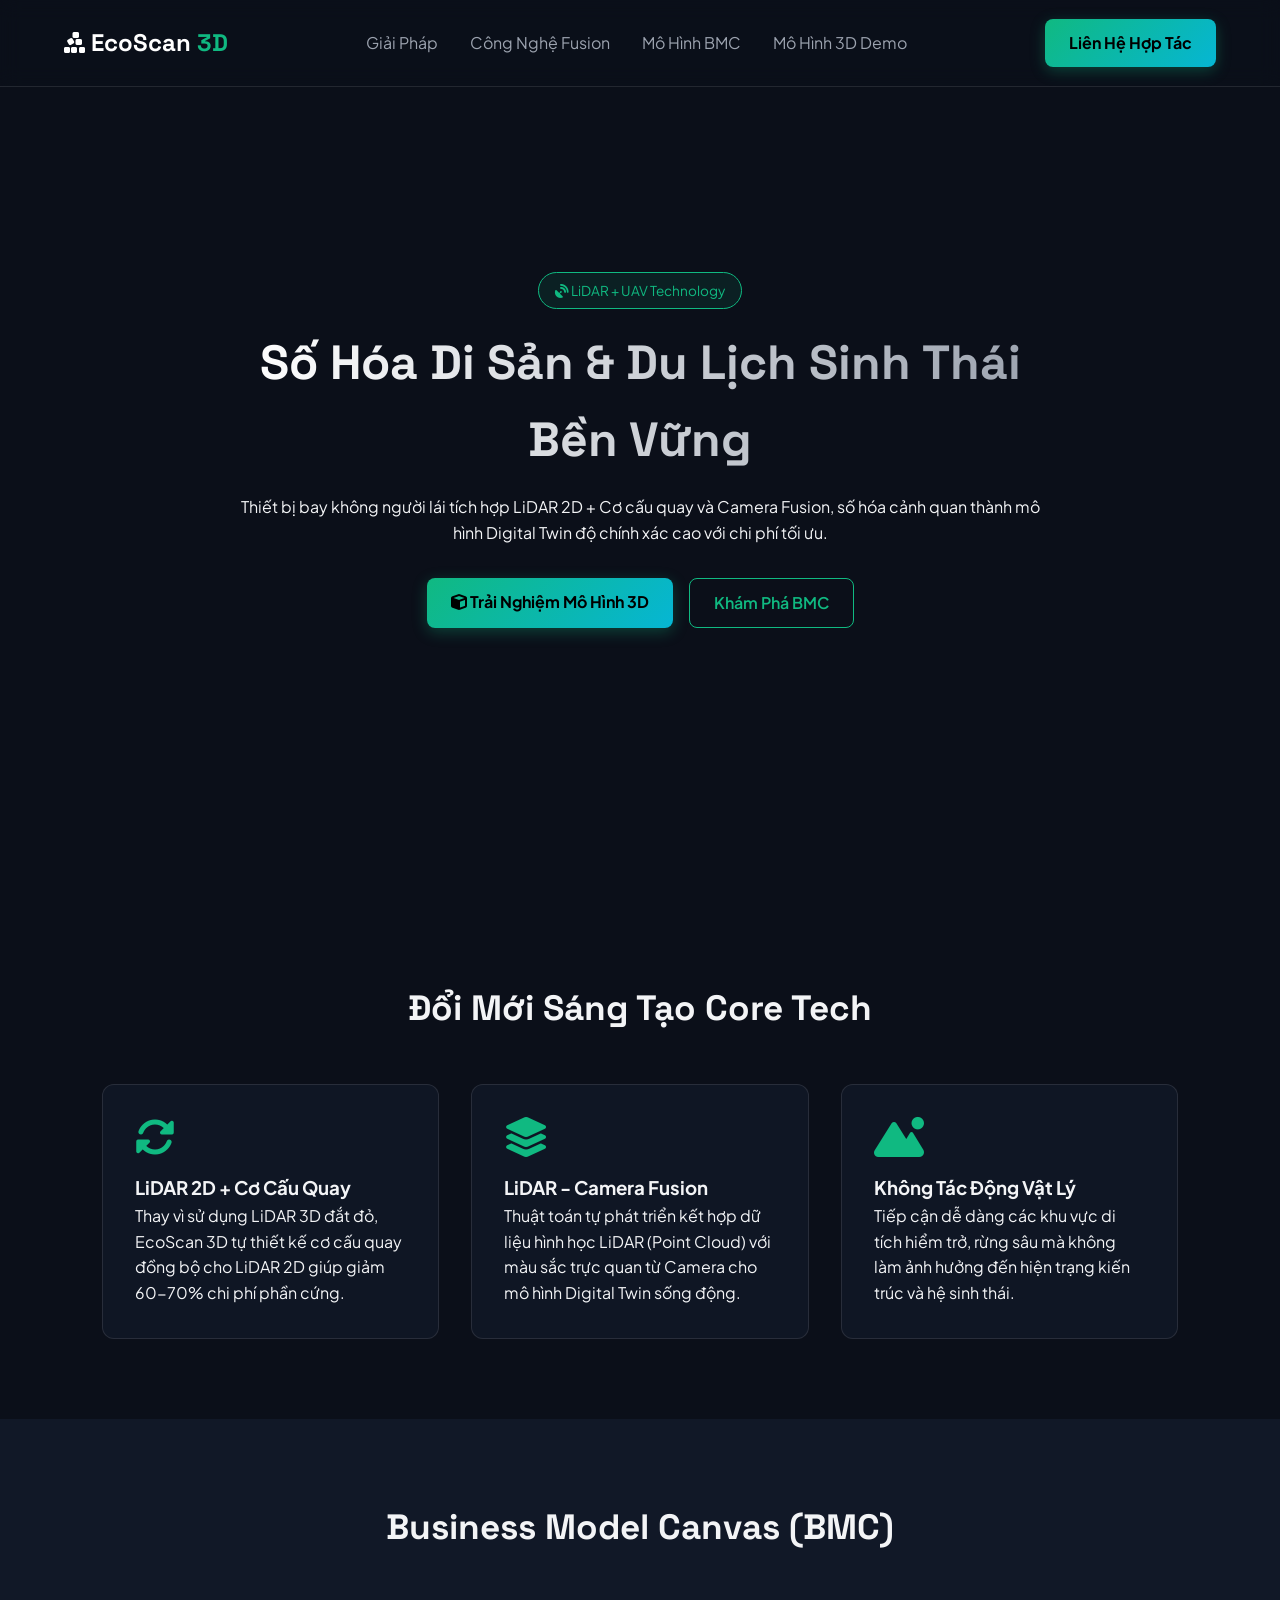
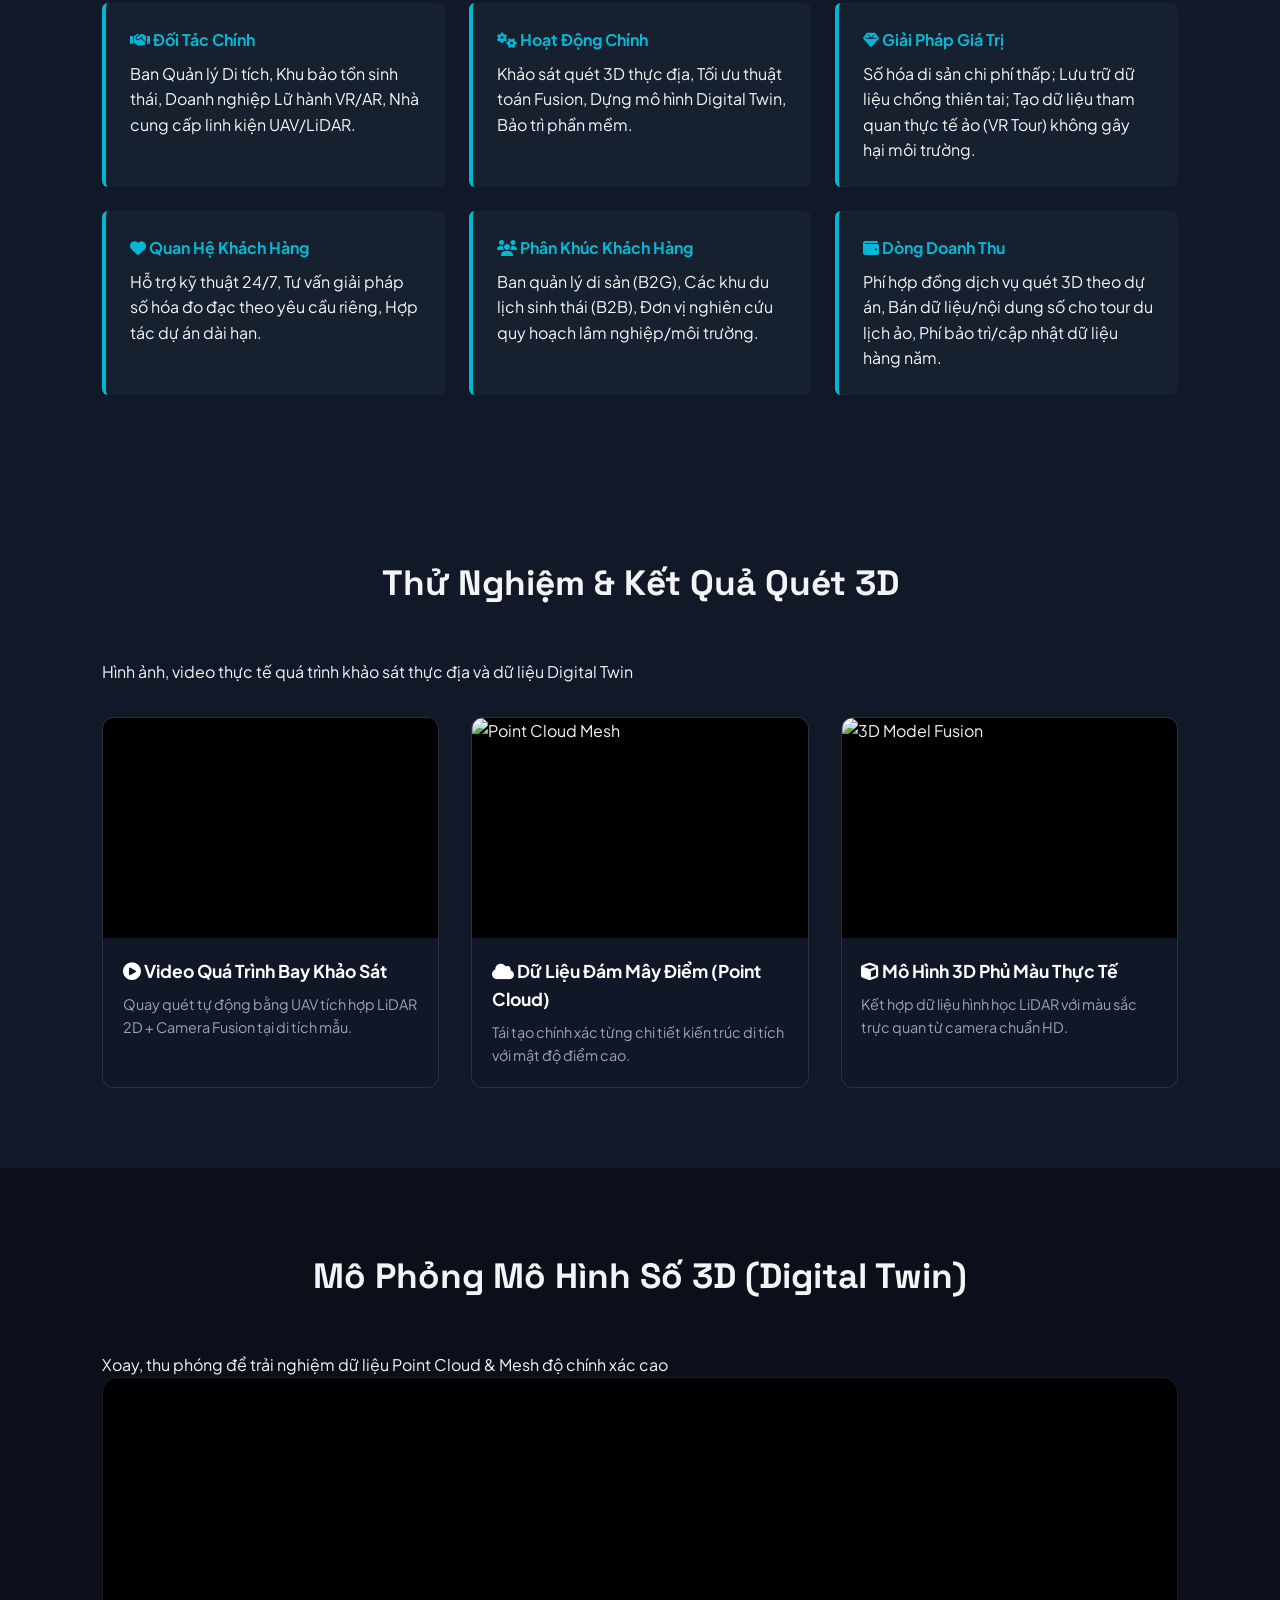
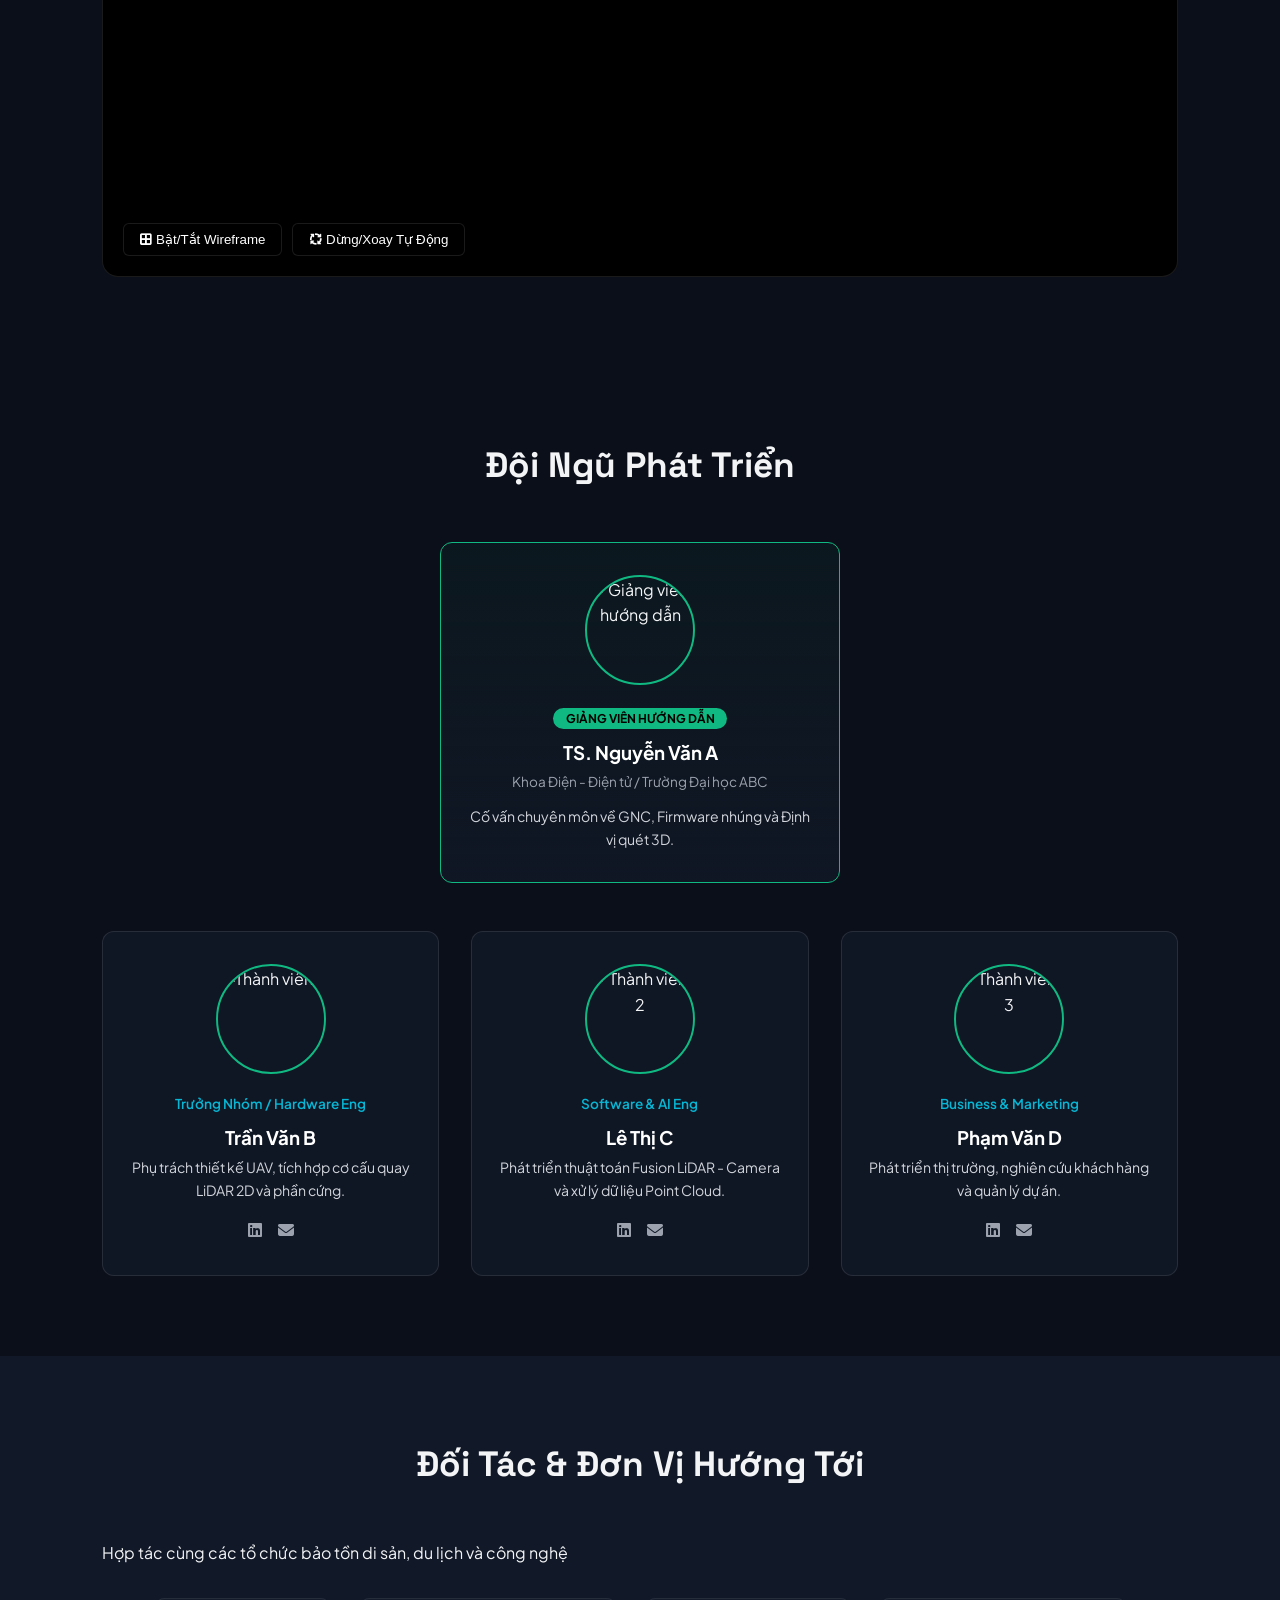
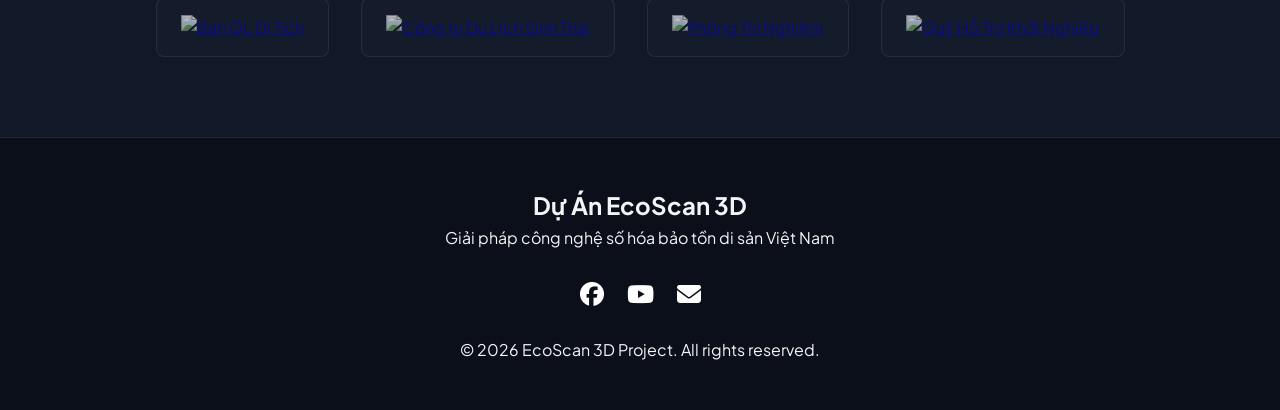
==== index.html @ b2388748 "Create Template Website" ====
<!DOCTYPE html>
<html lang="vi">
<head>
  <meta charset="UTF-8">
  <meta name="viewport" content="width=device-width, initial-scale=1.0">
  <title>EcoScan 3D | Số Hóa Di Sản & Du Lịch Sinh Thái Bền Vững</title>
  
  <!-- Font chữ Google & Icons -->
  <link rel="preconnect" href="https://fonts.googleapis.com">
  <link rel="preconnect" href="https://fonts.gstatic.com" crossorigin>
  <link href="https://fonts.googleapis.com/css2?family=Plus+Jakarta+Sans:wght@400;500;600;700;800&family=Space+Grotesk:wght@500;700&display=swap" rel="stylesheet">
  <link rel="stylesheet" href="https://cdnjs.cloudflare.com/ajax/libs/font-awesome/6.4.0/css/all.min.css">
  
  <!-- CSS riêng -->
  <link rel="stylesheet" href="style.css">

  <!-- Thư viện Three.js tạo hiệu ứng 3D Point Cloud -->
  <script src="https://cdnjs.cloudflare.com/ajax/libs/three.js/r128/three.min.js"></script>
</head>
<body>

  <!-- Thanh Navigation -->
  <nav class="navbar">
    <div class="logo">
      <i class="fa-solid fa-cubes-stacked"></i> EcoScan <span>3D</span>
    </div>
    <ul class="nav-links">
      <li><a href="#about">Giải Pháp</a></li>
      <li><a href="#tech">Công Nghệ Fusion</a></li>
      <li><a href="#bmc">Mô Hình BMC</a></li>
      <li><a href="#viewer">Mô Hình 3D Demo</a></li>
    </ul>
    <a href="#contact" class="btn-primary">Liên Hệ Hợp Tác</a>
  </nav>

  <!-- Hero Section với hiệu ứng 3D Canvas phía sau -->
  <section class="hero">
    <div id="hero-canvas-container"></div>
    <div class="hero-content">
      <div class="badge"><i class="fa-solid fa-satellite-dish"></i> LiDAR + UAV Technology</div>
      <h1>Số Hóa Di Sản & Du Lịch Sinh Thái Bền Vững</h1>
      <p>Thiết bị bay không người lái tích hợp LiDAR 2D + Cơ cấu quay và Camera Fusion, số hóa cảnh quan thành mô hình Digital Twin độ chính xác cao với chi phí tối ưu.</p>
      <div class="hero-actions">
        <a href="#viewer" class="btn-primary"><i class="fa-solid fa-cube"></i> Trải Nghiệm Mô Hình 3D</a>
        <a href="#bmc" class="btn-secondary">Khám Phá BMC</a>
      </div>
    </div>
  </section>

  <!-- Section: Công nghệ & Điểm sáng tạo -->
  <section id="tech" class="section">
    <h2 class="section-title">Đổi Mới Sáng Tạo Core Tech</h2>
    <div class="cards-grid">
      <div class="card">
        <i class="fa-solid fa-rotate icon"></i>
        <h3>LiDAR 2D + Cơ Cấu Quay</h3>
        <p>Thay vì sử dụng LiDAR 3D đắt đỏ, EcoScan 3D tự thiết kế cơ cấu quay đồng bộ cho LiDAR 2D giúp giảm 60-70% chi phí phần cứng.</p>
      </div>
      <div class="card">
        <i class="fa-solid fa-layer-group icon"></i>
        <h3>LiDAR - Camera Fusion</h3>
        <p>Thuật toán tự phát triển kết hợp dữ liệu hình học LiDAR (Point Cloud) với màu sắc trực quan từ Camera cho mô hình Digital Twin sống động.</p>
      </div>
      <div class="card">
        <i class="fa-solid fa-mountain-sun icon"></i>
        <h3>Không Tác Động Vật Lý</h3>
        <p>Tiếp cận dễ dàng các khu vực di tích hiểm trở, rừng sâu mà không làm ảnh hưởng đến hiện trạng kiến trúc và hệ sinh thái.</p>
      </div>
    </div>
  </section>

  <!-- Section: Business Model Canvas -->
  <section id="bmc" class="section bg-alt">
    <h2 class="section-title">Business Model Canvas (BMC)</h2>
    <div class="bmc-grid">
      <div class="bmc-box">
        <h4><i class="fa-solid fa-handshake"></i> Đối Tác Chính</h4>
        <p>Ban Quản lý Di tích, Khu bảo tồn sinh thái, Doanh nghiệp Lữ hành VR/AR, Nhà cung cấp linh kiện UAV/LiDAR.</p>
      </div>
      <div class="bmc-box">
        <h4><i class="fa-solid fa-gears"></i> Hoạt Động Chính</h4>
        <p>Khảo sát quét 3D thực địa, Tối ưu thuật toán Fusion, Dựng mô hình Digital Twin, Bảo trì phần mềm.</p>
      </div>
      <div class="bmc-box">
        <h4><i class="fa-solid fa-gem"></i> Giải Pháp Giá Trị</h4>
        <p>Số hóa di sản chi phí thấp; Lưu trữ dữ liệu chống thiên tai; Tạo dữ liệu tham quan thực tế ảo (VR Tour) không gây hại môi trường.</p>
      </div>
      <div class="bmc-box">
        <h4><i class="fa-solid fa-heart"></i> Quan Hệ Khách Hàng</h4>
        <p>Hỗ trợ kỹ thuật 24/7, Tư vấn giải pháp số hóa đo đạc theo yêu cầu riêng, Hợp tác dự án dài hạn.</p>
      </div>
      <div class="bmc-box">
        <h4><i class="fa-solid fa-users"></i> Phân Khúc Khách Hàng</h4>
        <p>Ban quản lý di sản (B2G), Các khu du lịch sinh thái (B2B), Đơn vị nghiên cứu quy hoạch lâm nghiệp/môi trường.</p>
      </div>
      <div class="bmc-box">
        <h4><i class="fa-solid fa-wallet"></i> Dòng Doanh Thu</h4>
        <p>Phí hợp đồng dịch vụ quét 3D theo dự án, Bán dữ liệu/nội dung số cho tour du lịch ảo, Phí bảo trì/cập nhật dữ liệu hàng năm.</p>
      </div>
    </div>
  </section>

  <section id="results" class="section bg-alt">
  <h2 class="section-title">Thử Nghiệm & Kết Quả Quét 3D</h2>
  <p class="section-desc">Hình ảnh, video thực tế quá trình khảo sát thực địa và dữ liệu Digital Twin</p>

  <div class="results-grid">
    <div class="result-card video-card">
      <div class="media-container">
        <iframe src="https://www.youtube.com/embed/dQw4w9WgXcQ" title="EcoScan 3D Demo Flight" frameborder="0" allowfullscreen></iframe>
      </div>
      <div class="result-info">
        <h3><i class="fa-solid fa-play-circle"></i> Video Quá Trình Bay Khảo Sát</h3>
        <p>Quay quét tự động bằng UAV tích hợp LiDAR 2D + Camera Fusion tại di tích mẫu.</p>
      </div>
    </div>

    <div class="result-card">
      <div class="media-container">
        <img src="https://via.placeholder.com/600x400/111827/10b981?text=Point+Cloud+Scan+Result" alt="Point Cloud Mesh">
      </div>
      <div class="result-info">
        <h3><i class="fa-solid fa-cloud"></i> Dữ Liệu Đám Mây Điểm (Point Cloud)</h3>
        <p>Tái tạo chính xác từng chi tiết kiến trúc di tích với mật độ điểm cao.</p>
      </div>
    </div>

    <div class="result-card">
      <div class="media-container">
        <img src="https://via.placeholder.com/600x400/111827/06b6d4?text=3D+Model+Texture+Fusion" alt="3D Model Fusion">
      </div>
      <div class="result-info">
        <h3><i class="fa-solid fa-cube"></i> Mô Hình 3D Phủ Màu Thực Tế</h3>
        <p>Kết hợp dữ liệu hình học LiDAR với màu sắc trực quan từ camera chuẩn HD.</p>
      </div>
    </div>
  </div>
</section>


  <!-- Section: 3D Model Interactive Viewer Demo -->
  <section id="viewer" class="section">
    <h2 class="section-title">Mô Phỏng Mô Hình Số 3D (Digital Twin)</h2>
    <p class="section-desc">Xoay, thu phóng để trải nghiệm dữ liệu Point Cloud & Mesh độ chính xác cao</p>
    
    <div class="viewer-wrapper">
      <div id="demo-3d-canvas"></div>
      <div class="viewer-controls">
        <button id="btn-toggle-wireframe" class="btn-sm"><i class="fa-solid fa-border-all"></i> Bật/Tắt Wireframe</button>
        <button id="btn-rotate" class="btn-sm"><i class="fa-solid fa-arrows-spin"></i> Dừng/Xoay Tự Động</button>
      </div>
    </div>
  </section>


  <section id="team" class="section">
  <h2 class="section-title">Đội Ngũ Phát Triển</h2>
  
  <div class="advisor-container">
    <div class="team-card advisor-card">
      <div class="avatar-wrapper">
        <img src="https://via.placeholder.com/150/10b981/ffffff?text=GVHD" alt="Giảng viên hướng dẫn">
      </div>
      <span class="role-badge">Giảng Viên Hướng Dẫn</span>
      <h3>TS. Nguyễn Văn A</h3>
      <p class="school">Khoa Điện - Điện tử / Trường Đại học ABC</p>
      <p class="bio">Cố vấn chuyên môn về GNC, Firmware nhúng và Định vị quét 3D.</p>
    </div>
  </div>

  <div class="team-grid">
    <div class="team-card">
      <div class="avatar-wrapper">
        <img src="https://via.placeholder.com/150/06b6d4/ffffff?text=Member+1" alt="Thành viên 1">
      </div>
      <span class="member-role">Trưởng Nhóm / Hardware Eng</span>
      <h3>Trần Văn B</h3>
      <p>Phụ trách thiết kế UAV, tích hợp cơ cấu quay LiDAR 2D và phần cứng.</p>
      <div class="member-socials">
        <a href="https://linkedin.com" target="_blank"><i class="fa-brands fa-linkedin"></i></a>
        <a href="mailto:email@example.com"><i class="fa-solid fa-envelope"></i></a>
      </div>
    </div>

    <div class="team-card">
      <div class="avatar-wrapper">
        <img src="https://via.placeholder.com/150/06b6d4/ffffff?text=Member+2" alt="Thành viên 2">
      </div>
      <span class="member-role">Software & AI Eng</span>
      <h3>Lê Thị C</h3>
      <p>Phát triển thuật toán Fusion LiDAR - Camera và xử lý dữ liệu Point Cloud.</p>
      <div class="member-socials">
        <a href="https://linkedin.com" target="_blank"><i class="fa-brands fa-linkedin"></i></a>
        <a href="mailto:email@example.com"><i class="fa-solid fa-envelope"></i></a>
      </div>
    </div>

    <div class="team-card">
      <div class="avatar-wrapper">
        <img src="https://via.placeholder.com/150/06b6d4/ffffff?text=Member+3" alt="Thành viên 3">
      </div>
      <span class="member-role">Business & Marketing</span>
      <h3>Phạm Văn D</h3>
      <p>Phát triển thị trường, nghiên cứu khách hàng và quản lý dự án.</p>
      <div class="member-socials">
        <a href="https://linkedin.com" target="_blank"><i class="fa-brands fa-linkedin"></i></a>
        <a href="mailto:email@example.com"><i class="fa-solid fa-envelope"></i></a>
      </div>
    </div>
  </div>
</section>

<section id="partners" class="section bg-alt">
  <h2 class="section-title">Đối Tác & Đơn Vị Hướng Tới</h2>
  <p class="section-desc">Hợp tác cùng các tổ chức bảo tồn di sản, du lịch và công nghệ</p>

  <div class="partners-grid">
    <a href="https://example.com" target="_blank" class="partner-item" title="Truy cập website đối tác">
      <img src="https://via.placeholder.com/180x60/1f2937/10b981?text=Ban+QL+Di+Tich" alt="Ban QL Di Tích">
    </a>

    <a href="https://example.com" target="_blank" class="partner-item" title="Truy cập website đối tác">
      <img src="https://via.placeholder.com/180x60/1f2937/06b6d4?text=EcoTour+Company" alt="Công ty Du Lịch Sinh Thái">
    </a>

    <a href="https://example.com" target="_blank" class="partner-item" title="Truy cập website đối tác">
      <img src="https://via.placeholder.com/180x60/1f2937/ffffff?text=Univ+Lab+GNC" alt="Phòng Thí Nghiệm">
    </a>

    <a href="https://example.com" target="_blank" class="partner-item" title="Truy cập website đối tác">
      <img src="https://via.placeholder.com/180x60/1f2937/10b981?text=Startup+Fund" alt="Quỹ Hỗ Trợ Khởi Nghiệp">
    </a>
  </div>
</section>
  
  <!-- Footer / Contact -->
  <footer id="contact">
    <div class="footer-content">
      <h2>Dự Án EcoScan 3D</h2>
      <p>Giải pháp công nghệ số hóa bảo tồn di sản Việt Nam</p>
      <div class="socials">
        <a href="#"><i class="fa-brands fa-facebook"></i></a>
        <a href="#"><i class="fa-brands fa-youtube"></i></a>
        <a href="#"><i class="fa-solid fa-envelope"></i></a>
      </div>
    </div>
    <div class="copyright">&copy; 2026 EcoScan 3D Project. All rights reserved.</div>
  </footer>

  <script src="script.js"></script>
</body>
</html>
---- style.css ----
/* Reset & Base Styles */
* {
  margin: 0;
  padding: 0;
  box-sizing: border-box;
}

body {
  font-family: 'Plus Jakarta Sans', sans-serif;
  background-color: #0b0f19;
  color: #f3f4f6;
  line-height: 1.6;
  overflow-x: hidden;
}

/* Color Variables */
:root {
  --primary: #10b981;
  --primary-glow: rgba(16, 185, 129, 0.3);
  --secondary: #06b6d4;
  --bg-card: rgba(17, 24, 39, 0.8);
  --border-color: rgba(255, 255, 255, 0.1);
}

/* Navbar */
.navbar {
  display: flex;
  justify-content: space-between;
  align-items: center;
  padding: 1.2rem 5%;
  position: fixed;
  top: 0;
  width: 100%;
  z-index: 1000;
  background: rgba(11, 15, 25, 0.8);
  backdrop-filter: blur(10px);
  border-bottom: 1px solid var(--border-color);
}

.logo {
  font-family: 'Space Grotesk', sans-serif;
  font-size: 1.5rem;
  font-weight: 700;
  color: #fff;
}

.logo span { color: var(--primary); }

.nav-links {
  display: flex;
  list-style: none;
  gap: 2rem;
}

.nav-links a {
  color: #9ca3af;
  text-decoration: none;
  transition: color 0.3s;
}

.nav-links a:hover { color: var(--primary); }

/* Buttons */
.btn-primary {
  background: linear-gradient(135deg, var(--primary), var(--secondary));
  color: #000;
  padding: 0.7rem 1.5rem;
  border-radius: 8px;
  text-decoration: none;
  font-weight: 700;
  border: none;
  cursor: pointer;
  box-shadow: 0 4px 15px var(--primary-glow);
  transition: transform 0.2s;
}

.btn-primary:hover { transform: translateY(-2px); }

.btn-secondary {
  border: 1px solid var(--primary);
  color: var(--primary);
  padding: 0.7rem 1.5rem;
  border-radius: 8px;
  text-decoration: none;
  font-weight: 600;
}

/* Hero Section */
.hero {
  position: relative;
  height: 100vh;
  display: flex;
  align-items: center;
  justify-content: center;
  text-align: center;
  padding: 0 1rem;
}

#hero-canvas-container {
  position: absolute;
  top: 0;
  left: 0;
  width: 100%;
  height: 100%;
  z-index: 1;
}

.hero-content {
  position: relative;
  z-index: 2;
  max-width: 800px;
}

.badge {
  display: inline-block;
  padding: 0.4rem 1rem;
  background: rgba(16, 185, 129, 0.1);
  border: 1px solid var(--primary);
  color: var(--primary);
  border-radius: 20px;
  font-size: 0.85rem;
  margin-bottom: 1rem;
}

.hero h1 {
  font-family: 'Space Grotesk', sans-serif;
  font-size: 3rem;
  margin-bottom: 1rem;
  background: linear-gradient(to right, #fff, #9ca3af);
  -webkit-background-clip: text;
  -webkit-text-fill-color: transparent;
}

.hero-actions {
  margin-top: 2rem;
  display: flex;
  gap: 1rem;
  justify-content: center;
}

/* Sections */
.section {
  padding: 5rem 8%;
}

.bg-alt { background-color: #111827; }

.section-title {
  text-align: center;
  font-size: 2.2rem;
  margin-bottom: 3rem;
  font-family: 'Space Grotesk', sans-serif;
}

/* Cards Grid */
.cards-grid {
  display: grid;
  grid-template-columns: repeat(auto-fit, minmax(280px, 1fr));
  gap: 2rem;
}

.card {
  background: var(--bg-card);
  padding: 2rem;
  border-radius: 12px;
  border: 1px solid var(--border-color);
  transition: border-color 0.3s;
}

.card:hover { border-color: var(--primary); }

.card .icon {
  font-size: 2.5rem;
  color: var(--primary);
  margin-bottom: 1rem;
}

/* BMC Grid */
.bmc-grid {
  display: grid;
  grid-template-columns: repeat(auto-fit, minmax(300px, 1fr));
  gap: 1.5rem;
}

.bmc-box {
  background: rgba(31, 41, 55, 0.5);
  padding: 1.5rem;
  border-left: 4px solid var(--secondary);
  border-radius: 6px;
}

.bmc-box h4 {
  color: var(--secondary);
  margin-bottom: 0.5rem;
}

/* 3D Demo Viewer */
.viewer-wrapper {
  position: relative;
  width: 100%;
  height: 500px;
  background: #000;
  border-radius: 16px;
  overflow: hidden;
  border: 1px solid var(--border-color);
}

#demo-3d-canvas {
  width: 100%;
  height: 100%;
}

.viewer-controls {
  position: absolute;
  bottom: 20px;
  left: 20px;
  display: flex;
  gap: 10px;
}

.btn-sm {
  background: rgba(0,0,0,0.7);
  color: #fff;
  border: 1px solid var(--border-color);
  padding: 8px 16px;
  border-radius: 6px;
  cursor: pointer;
}

/* Footer */
footer {
  text-align: center;
  padding: 3rem 1rem;
  border-top: 1px solid var(--border-color);
}

.socials {
  margin: 1.5rem 0;
}

.socials a {
  color: #fff;
  font-size: 1.5rem;
  margin: 0 10px;
}

/* ==========================================
   RESULTS & MEDIA SECTION
   ========================================== */
.results-grid {
  display: grid;
  grid-template-columns: repeat(auto-fit, minmax(320px, 1fr));
  gap: 2rem;
  margin-top: 2rem;
}

.result-card {
  background: var(--bg-card);
  border-radius: 12px;
  overflow: hidden;
  border: 1px solid var(--border-color);
  transition: transform 0.3s;
}

.result-card:hover { transform: translateY(-5px); border-color: var(--primary); }

.media-container {
  width: 100%;
  height: 220px;
  background: #000;
}

.media-container img {
  width: 100%;
  height: 100%;
  object-fit: cover;
}

.media-container iframe {
  width: 100%;
  height: 100%;
}

.result-info { padding: 1.2rem; }
.result-info h3 { font-size: 1.1rem; color: #fff; margin-bottom: 0.5rem; }
.result-info p { font-size: 0.9rem; color: #9ca3af; }

/* ==========================================
   TEAM & ADVISOR SECTION
   ========================================== */
.advisor-container {
  display: flex;
  justify-content: center;
  margin-bottom: 3rem;
}

.team-grid {
  display: grid;
  grid-template-columns: repeat(auto-fit, minmax(250px, 1fr));
  gap: 2rem;
}

.team-card {
  background: var(--bg-card);
  border: 1px solid var(--border-color);
  border-radius: 12px;
  padding: 2rem 1.5rem;
  text-align: center;
  position: relative;
}

.advisor-card {
  border-color: var(--primary);
  max-width: 400px;
  background: linear-gradient(180deg, rgba(16, 185, 129, 0.05), var(--bg-card));
}

.avatar-wrapper {
  width: 110px;
  height: 110px;
  margin: 0 auto 1.2rem;
  border-radius: 50%;
  overflow: hidden;
  border: 2px solid var(--primary);
}

.avatar-wrapper img {
  width: 100%;
  height: 100%;
  object-fit: cover;
}

.role-badge {
  background: var(--primary);
  color: #000;
  font-weight: 700;
  font-size: 0.75rem;
  padding: 0.2rem 0.8rem;
  border-radius: 12px;
  text-transform: uppercase;
}

.member-role {
  color: var(--secondary);
  font-size: 0.85rem;
  font-weight: 600;
  display: block;
  margin-bottom: 0.5rem;
}

.team-card h3 { color: #fff; margin: 0.5rem 0 0.2rem; }
.team-card .school { font-size: 0.85rem; color: #9ca3af; margin-bottom: 0.8rem; }
.team-card p { font-size: 0.88rem; color: #d1d5db; }

.member-socials {
  margin-top: 1rem;
  display: flex;
  justify-content: center;
  gap: 1rem;
}

.member-socials a { color: #9ca3af; transition: color 0.2s; }
.member-socials a:hover { color: var(--primary); }

/* ==========================================
   PARTNERS SECTION
   ========================================== */
.partners-grid {
  display: flex;
  flex-wrap: wrap;
  justify-content: center;
  align-items: center;
  gap: 2rem;
  margin-top: 2rem;
}

.partner-item {
  display: block;
  padding: 1rem 1.5rem;
  background: rgba(31, 41, 55, 0.4);
  border: 1px solid var(--border-color);
  border-radius: 8px;
  opacity: 0.7;
  transition: all 0.3s ease;
}

.partner-item:hover {
  opacity: 1;
  border-color: var(--primary);
  transform: scale(1.05);
  box-shadow: 0 4px 20px rgba(16, 185, 129, 0.15);
}

.partner-item img {
  max-height: 45px;
  width: auto;
  filter: grayscale(30%);
  transition: filter 0.3s;
}

.partner-item:hover img {
  filter: grayscale(0%);
}
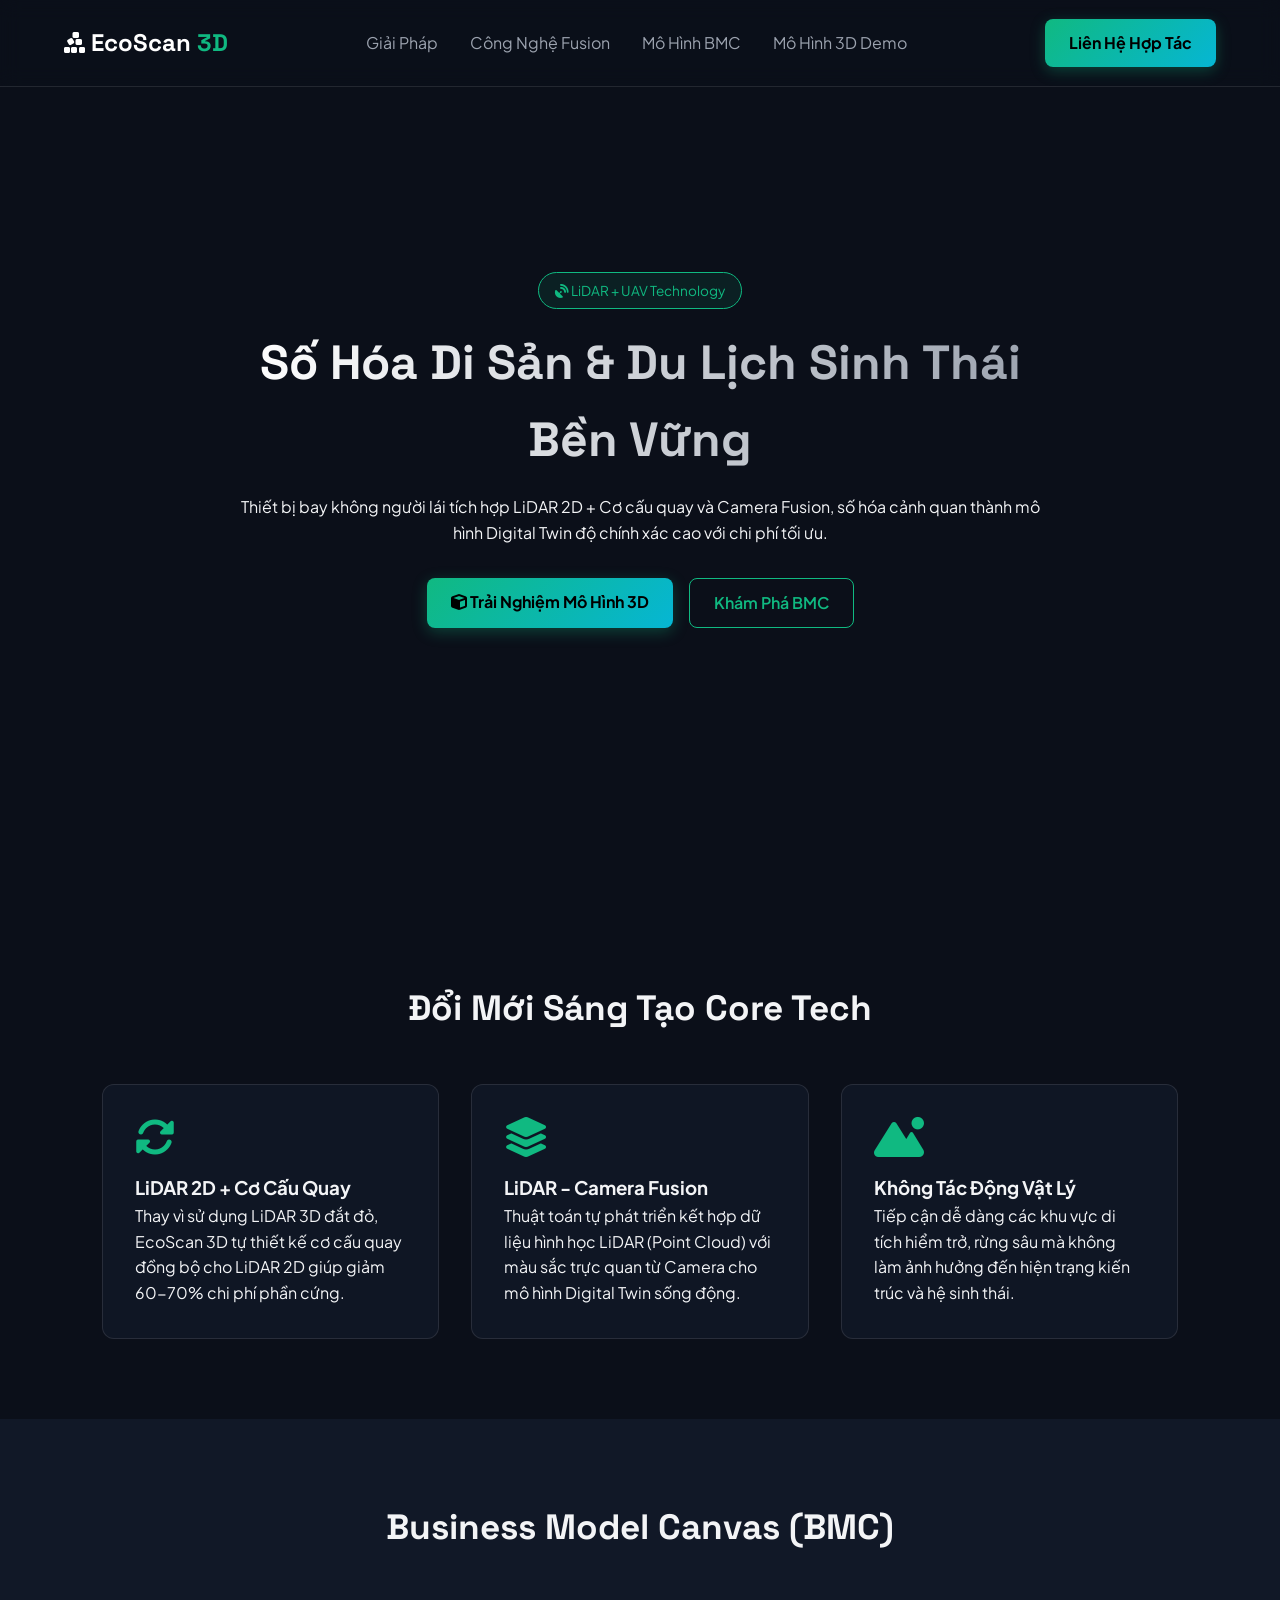
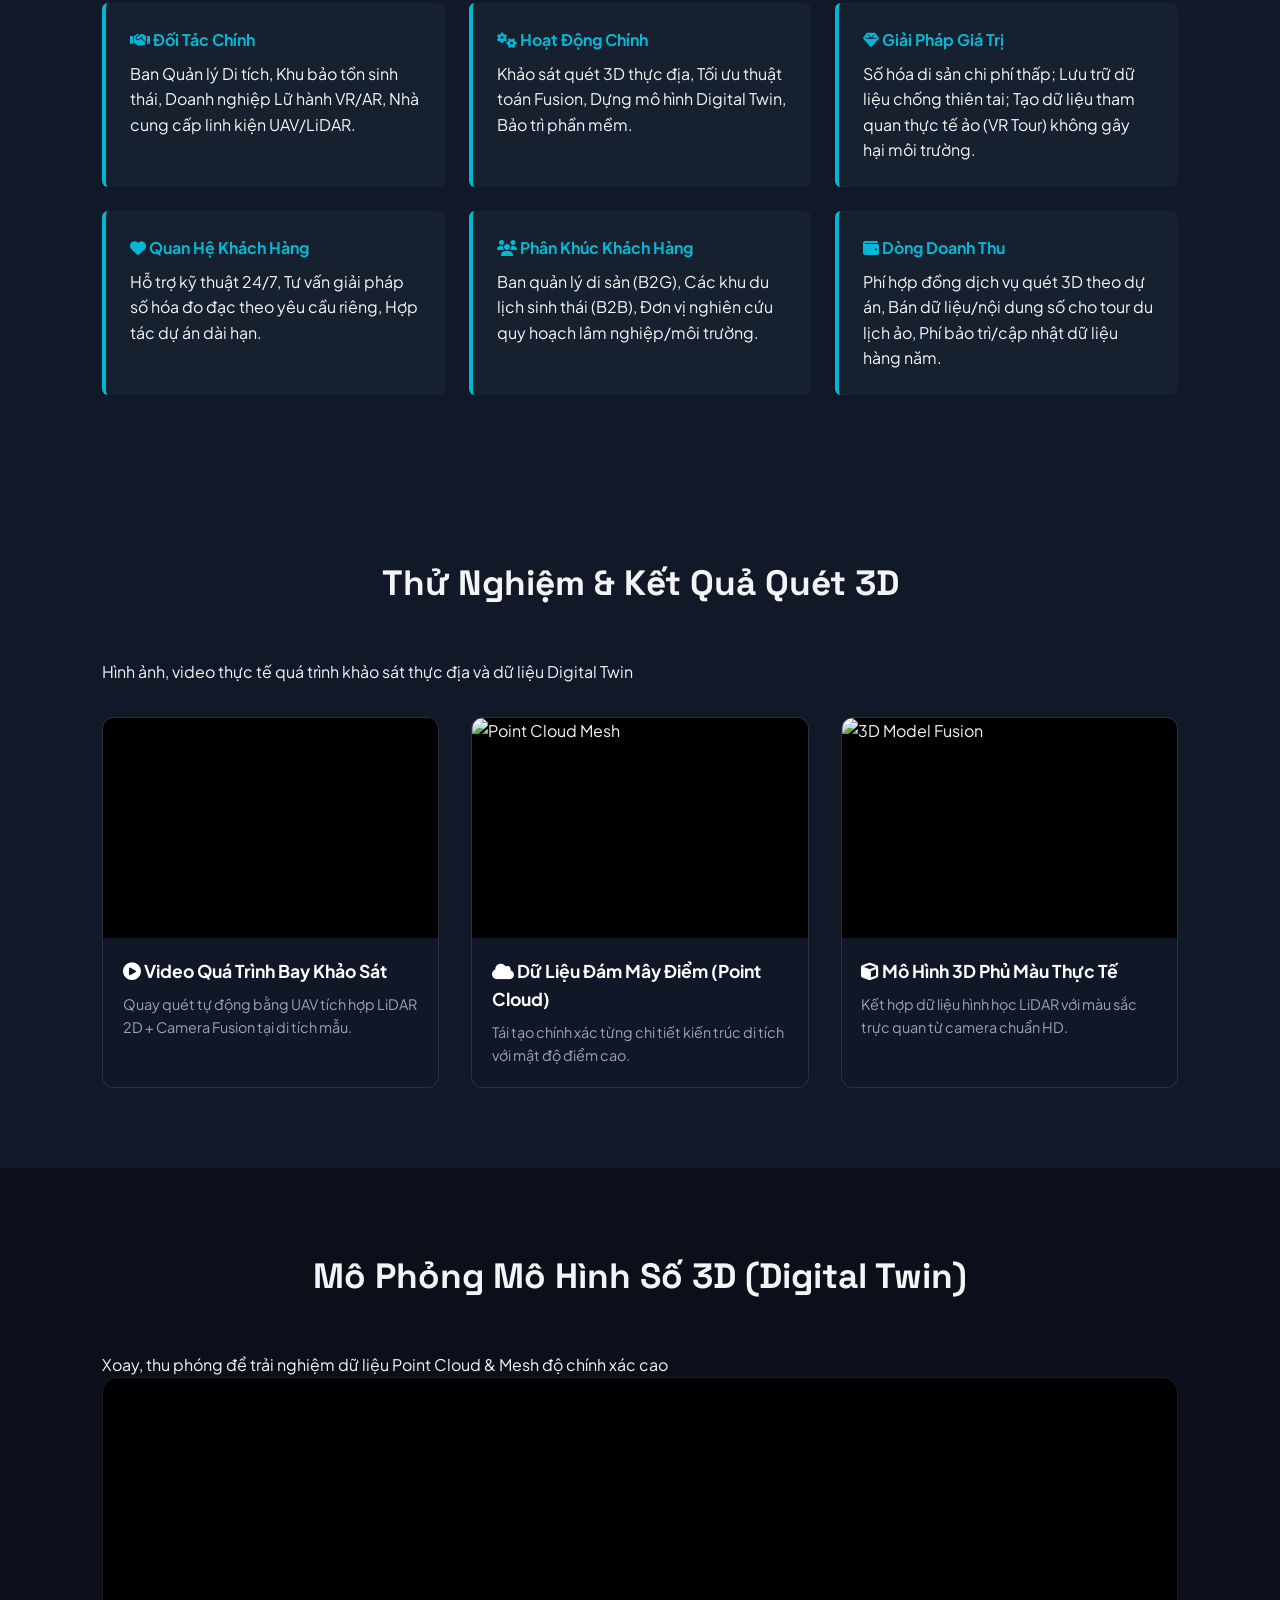
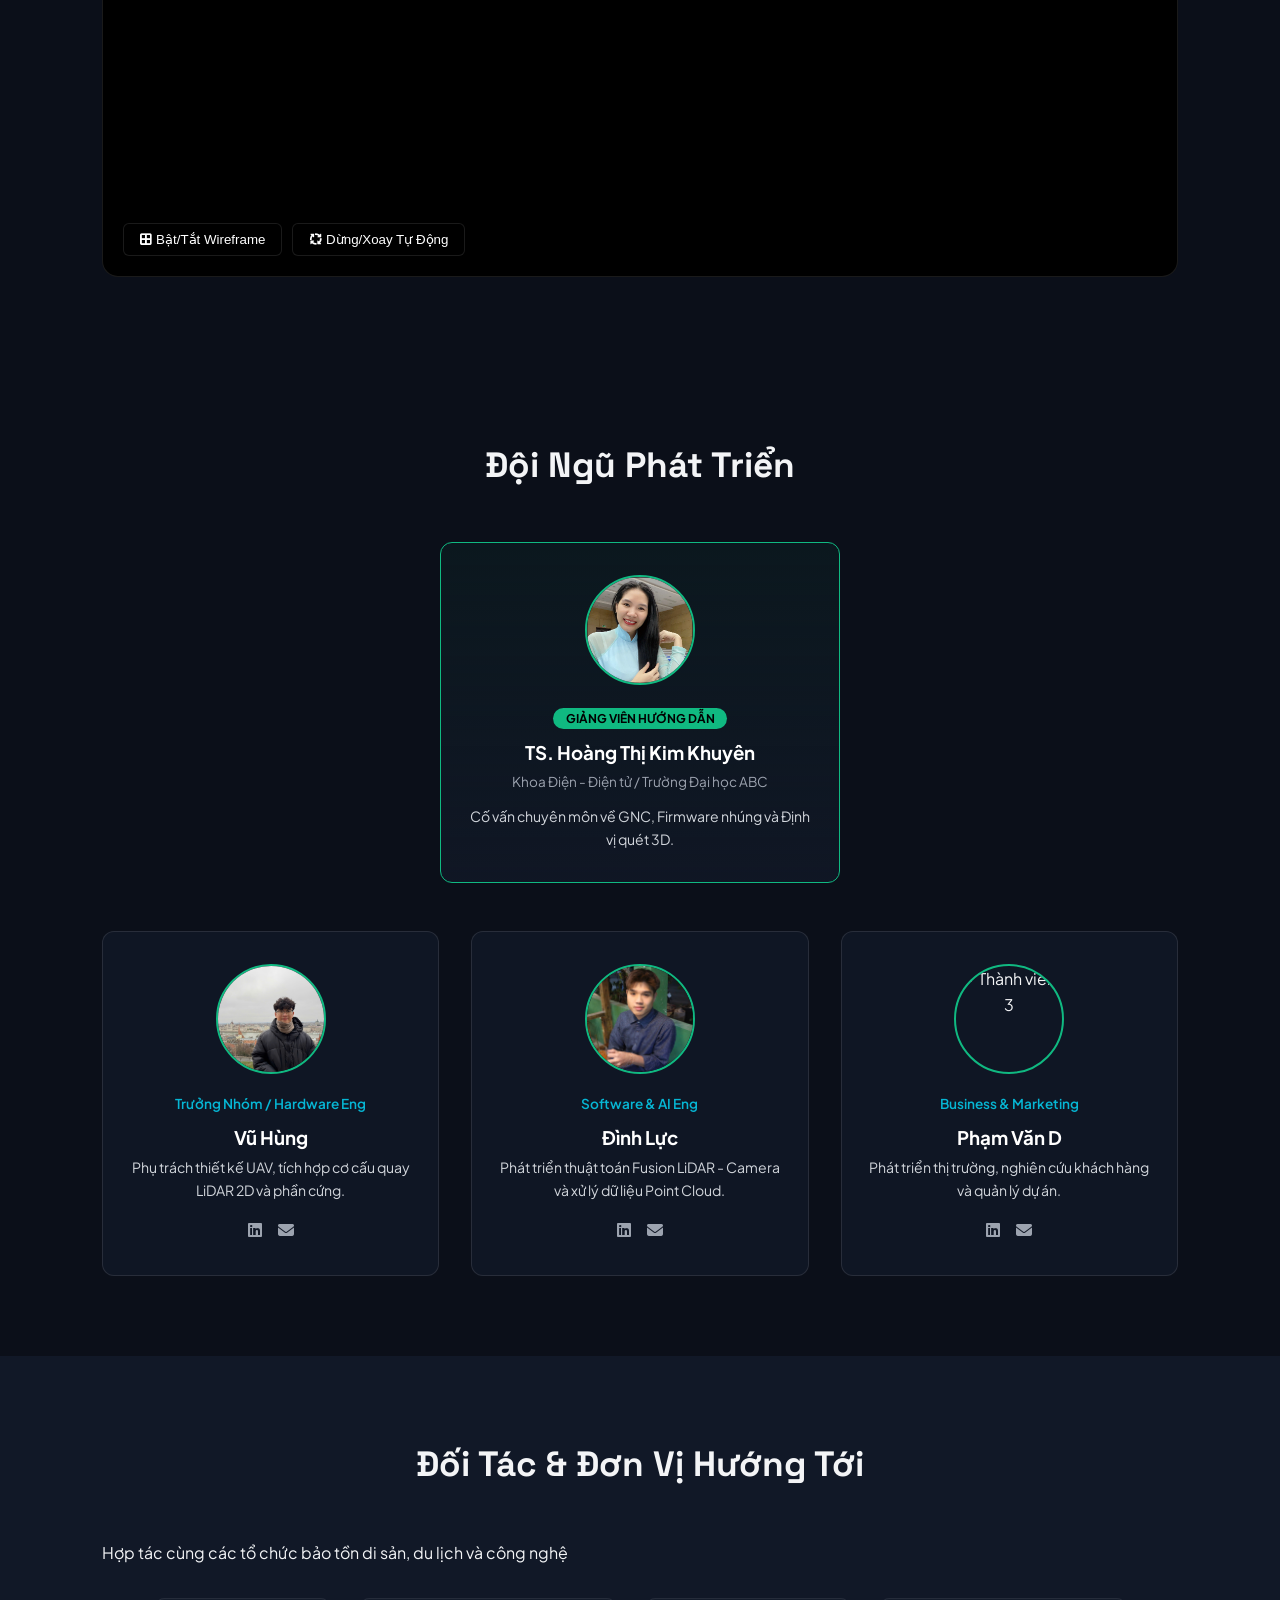
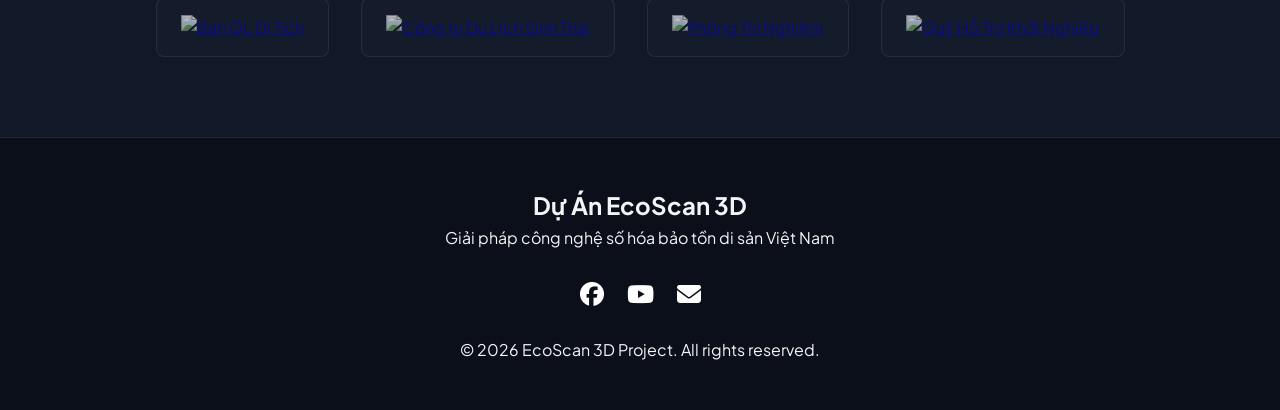
==== commit 8cc8a0c7: "Add team member images and update names in index.html" ====
--- a/index.html
+++ b/index.html
@@ -159,10 +159,10 @@
   <div class="advisor-container">
     <div class="team-card advisor-card">
       <div class="avatar-wrapper">
-        <img src="https://via.placeholder.com/150/10b981/ffffff?text=GVHD" alt="Giảng viên hướng dẫn">
+        <img src="images\chi_khuyen.png" alt="Giảng viên hướng dẫn">
       </div>
       <span class="role-badge">Giảng Viên Hướng Dẫn</span>
-      <h3>TS. Nguyễn Văn A</h3>
+      <h3>TS. Hoàng Thị Kim Khuyên</h3>
       <p class="school">Khoa Điện - Điện tử / Trường Đại học ABC</p>
       <p class="bio">Cố vấn chuyên môn về GNC, Firmware nhúng và Định vị quét 3D.</p>
     </div>
@@ -171,10 +171,10 @@
   <div class="team-grid">
     <div class="team-card">
       <div class="avatar-wrapper">
-        <img src="https://via.placeholder.com/150/06b6d4/ffffff?text=Member+1" alt="Thành viên 1">
+        <img src="images\vu_hung.jpg" alt="Thành viên 1">
       </div>
       <span class="member-role">Trưởng Nhóm / Hardware Eng</span>
-      <h3>Trần Văn B</h3>
+      <h3>Vũ Hùng</h3>
       <p>Phụ trách thiết kế UAV, tích hợp cơ cấu quay LiDAR 2D và phần cứng.</p>
       <div class="member-socials">
         <a href="https://linkedin.com" target="_blank"><i class="fa-brands fa-linkedin"></i></a>
@@ -184,10 +184,10 @@
 
     <div class="team-card">
       <div class="avatar-wrapper">
-        <img src="https://via.placeholder.com/150/06b6d4/ffffff?text=Member+2" alt="Thành viên 2">
+        <img src="images/dinh_luc.jpg" alt="Thành viên 2">
       </div>
       <span class="member-role">Software & AI Eng</span>
-      <h3>Lê Thị C</h3>
+      <h3>Đình Lực</h3>
       <p>Phát triển thuật toán Fusion LiDAR - Camera và xử lý dữ liệu Point Cloud.</p>
       <div class="member-socials">
         <a href="https://linkedin.com" target="_blank"><i class="fa-brands fa-linkedin"></i></a>
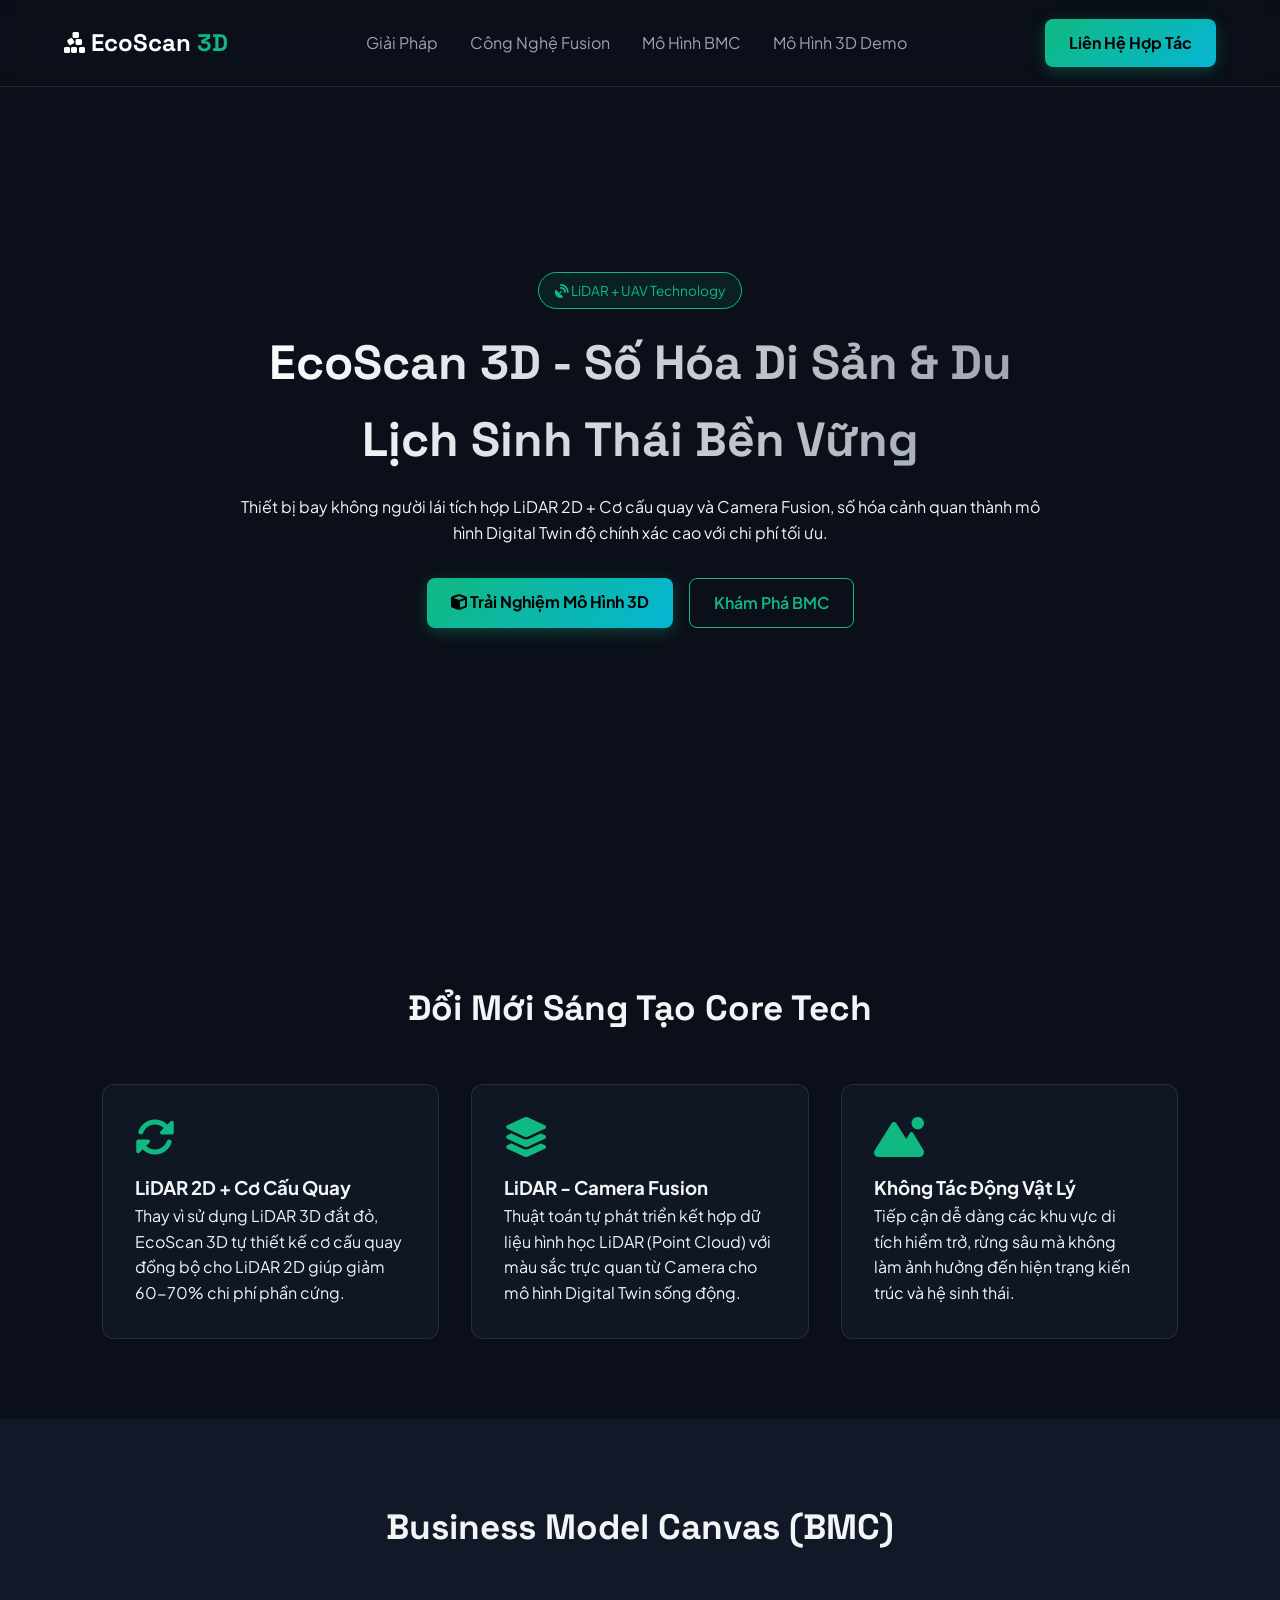
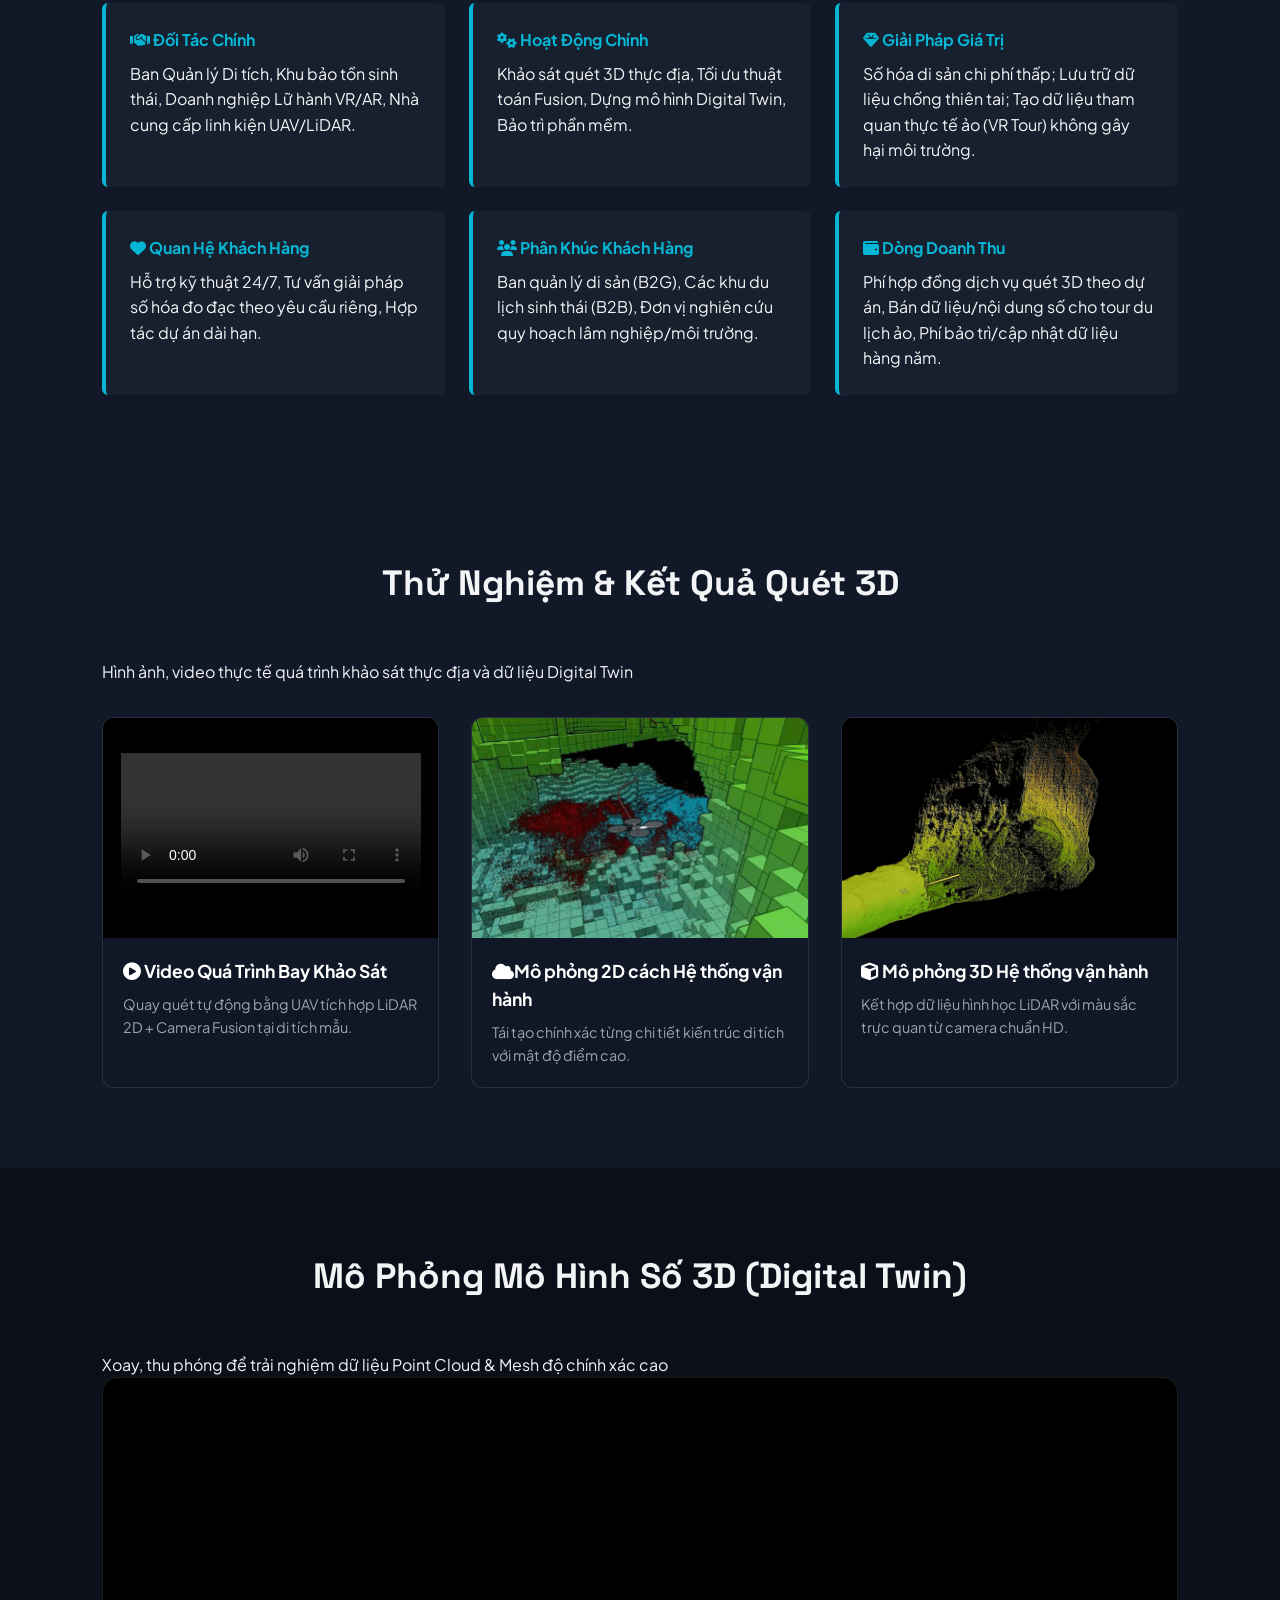
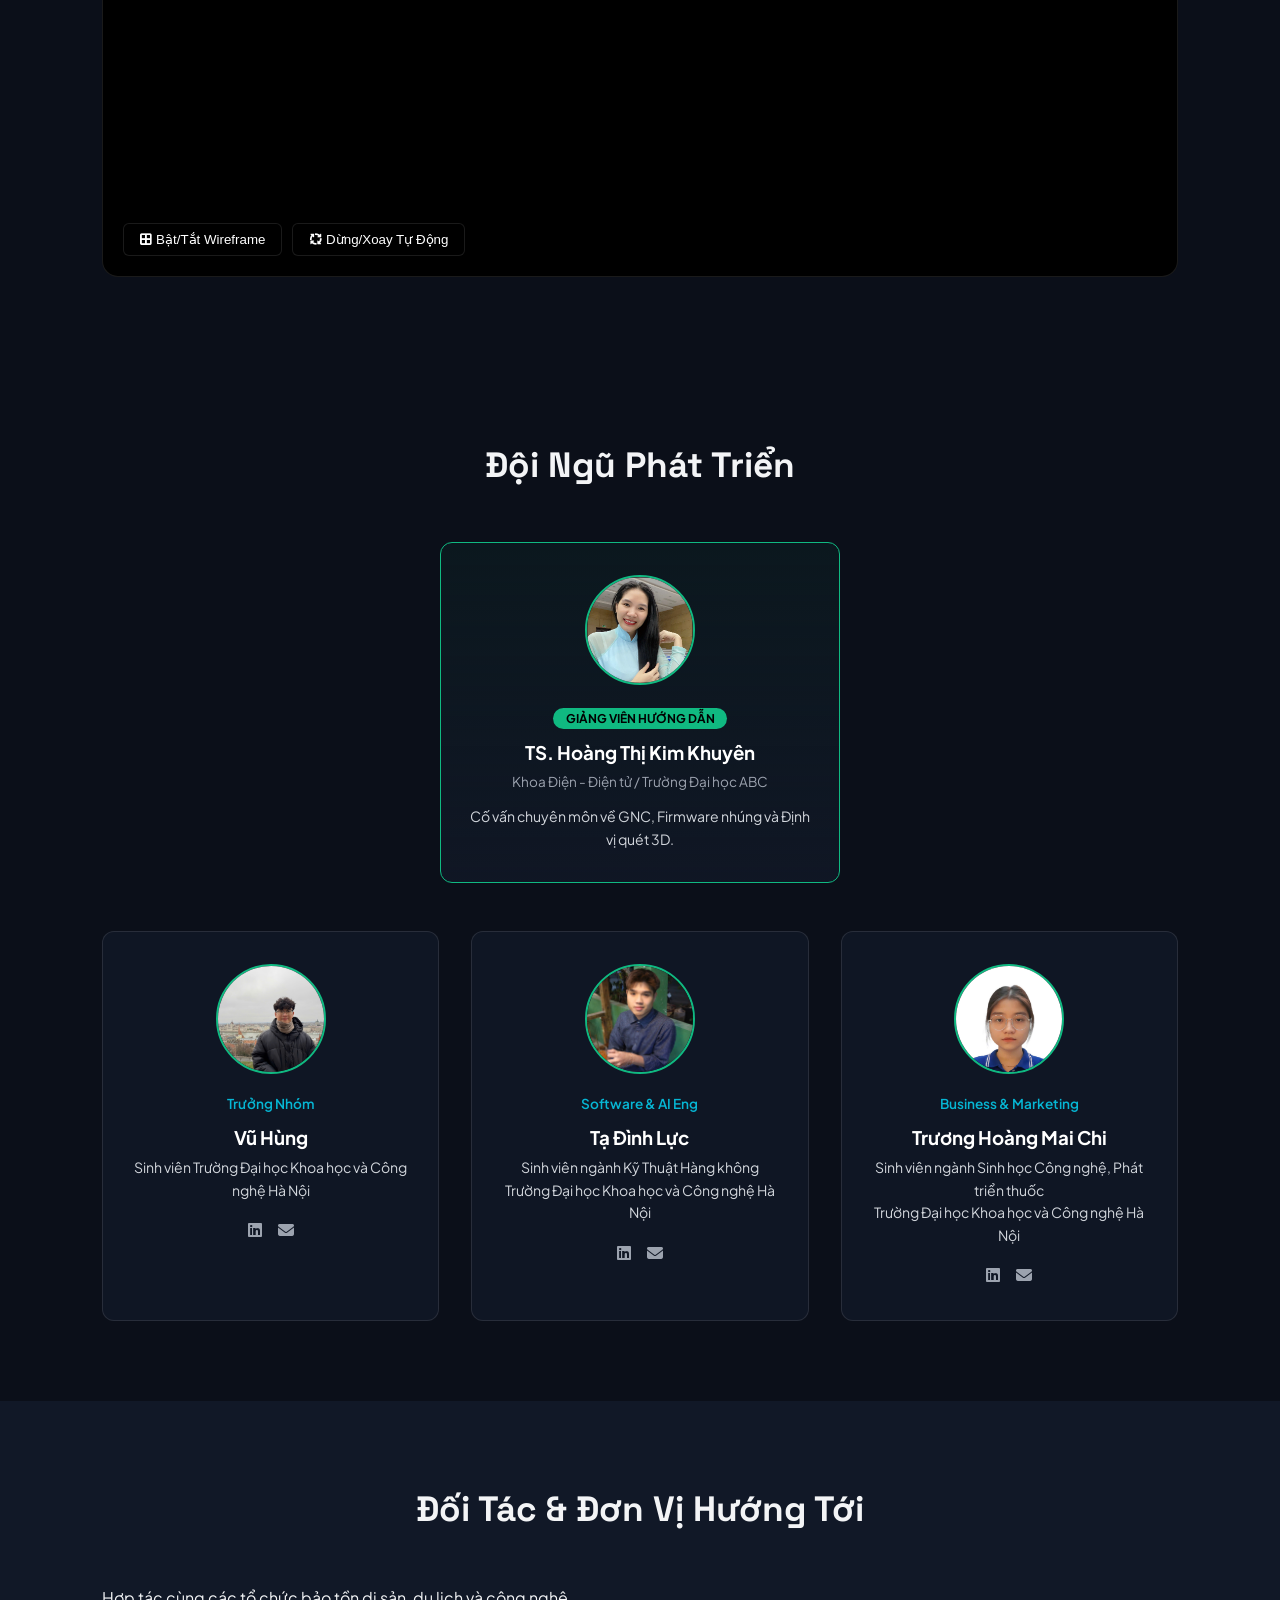
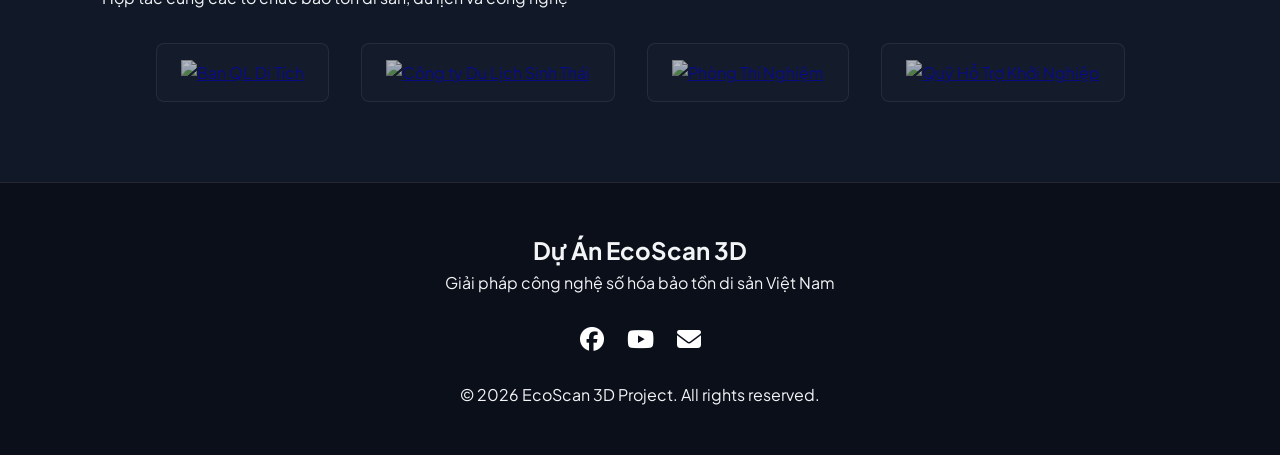
==== commit 06654e11: "Add new assets and update index.html with team member details and video sources" ====
--- a/index.html
+++ b/index.html
@@ -38,7 +38,7 @@
     <div id="hero-canvas-container"></div>
     <div class="hero-content">
       <div class="badge"><i class="fa-solid fa-satellite-dish"></i> LiDAR + UAV Technology</div>
-      <h1>Số Hóa Di Sản & Du Lịch Sinh Thái Bền Vững</h1>
+      <h1>EcoScan 3D - Số Hóa Di Sản & Du Lịch Sinh Thái Bền Vững</h1>
       <p>Thiết bị bay không người lái tích hợp LiDAR 2D + Cơ cấu quay và Camera Fusion, số hóa cảnh quan thành mô hình Digital Twin độ chính xác cao với chi phí tối ưu.</p>
       <div class="hero-actions">
         <a href="#viewer" class="btn-primary"><i class="fa-solid fa-cube"></i> Trải Nghiệm Mô Hình 3D</a>
@@ -107,7 +107,7 @@
   <div class="results-grid">
     <div class="result-card video-card">
       <div class="media-container">
-        <iframe src="https://www.youtube.com/embed/dQw4w9WgXcQ" title="EcoScan 3D Demo Flight" frameborder="0" allowfullscreen></iframe>
+        <iframe src="assets\inner-tablet-video_1.mp4" title="EcoScan 3D Demo Flight" frameborder="0" allowfullscreen></iframe>
       </div>
       <div class="result-info">
         <h3><i class="fa-solid fa-play-circle"></i> Video Quá Trình Bay Khảo Sát</h3>
@@ -117,20 +117,20 @@
 
     <div class="result-card">
       <div class="media-container">
-        <img src="https://via.placeholder.com/600x400/111827/10b981?text=Point+Cloud+Scan+Result" alt="Point Cloud Mesh">
+        <img src="assets\mo_phong_2D.jpg" alt="Point Cloud Mesh">
       </div>
       <div class="result-info">
-        <h3><i class="fa-solid fa-cloud"></i> Dữ Liệu Đám Mây Điểm (Point Cloud)</h3>
+        <h3><i class="fa-solid fa-cloud"></i>Mô phỏng 2D cách Hệ thống vận hành</h3>
         <p>Tái tạo chính xác từng chi tiết kiến trúc di tích với mật độ điểm cao.</p>
       </div>
     </div>
 
     <div class="result-card">
       <div class="media-container">
-        <img src="https://via.placeholder.com/600x400/111827/06b6d4?text=3D+Model+Texture+Fusion" alt="3D Model Fusion">
+        <img src="assets\mo_phong_3D.gif" alt="3D Model Fusion">
       </div>
       <div class="result-info">
-        <h3><i class="fa-solid fa-cube"></i> Mô Hình 3D Phủ Màu Thực Tế</h3>
+        <h3><i class="fa-solid fa-cube"></i> Mô phỏng 3D Hệ thống vận hành</h3>
         <p>Kết hợp dữ liệu hình học LiDAR với màu sắc trực quan từ camera chuẩn HD.</p>
       </div>
     </div>
@@ -173,9 +173,23 @@
       <div class="avatar-wrapper">
         <img src="images\vu_hung.jpg" alt="Thành viên 1">
       </div>
-      <span class="member-role">Trưởng Nhóm / Hardware Eng</span>
+      <span class="member-role">Trưởng Nhóm</span>
       <h3>Vũ Hùng</h3>
-      <p>Phụ trách thiết kế UAV, tích hợp cơ cấu quay LiDAR 2D và phần cứng.</p>
+      <p>Sinh viên Trường Đại học Khoa học và Công nghệ Hà Nội</p>
+      <div class="member-socials">
+        <a href="https://linkedin.com" target="_blank"><i class="fa-brands fa-linkedin"></i></a>
+        <a href="mailto:vuhung160105@gmail.com"><i class="fa-solid fa-envelope"></i></a>
+      </div>
+    </div>
+
+    <div class="team-card">
+      <div class="avatar-wrapper">
+        <img src="images/dinh_luc.jpg" alt="Thành viên 2">
+      </div>
+      <span class="member-role">Software & AI Eng</span>
+      <h3>Tạ Đình Lực</h3>
+      <p>Sinh viên ngành Kỹ Thuật Hàng không</p>
+      <p>Trường Đại học Khoa học và Công nghệ Hà Nội</p>
       <div class="member-socials">
         <a href="https://linkedin.com" target="_blank"><i class="fa-brands fa-linkedin"></i></a>
         <a href="mailto:email@example.com"><i class="fa-solid fa-envelope"></i></a>
@@ -184,24 +198,12 @@
 
     <div class="team-card">
       <div class="avatar-wrapper">
-        <img src="images/dinh_luc.jpg" alt="Thành viên 2">
-      </div>
-      <span class="member-role">Software & AI Eng</span>
-      <h3>Đình Lực</h3>
-      <p>Phát triển thuật toán Fusion LiDAR - Camera và xử lý dữ liệu Point Cloud.</p>
-      <div class="member-socials">
-        <a href="https://linkedin.com" target="_blank"><i class="fa-brands fa-linkedin"></i></a>
-        <a href="mailto:email@example.com"><i class="fa-solid fa-envelope"></i></a>
-      </div>
-    </div>
-
-    <div class="team-card">
-      <div class="avatar-wrapper">
-        <img src="https://via.placeholder.com/150/06b6d4/ffffff?text=Member+3" alt="Thành viên 3">
+        <img src="images\mai_chi.jpg" alt="Thành viên 3">
       </div>
       <span class="member-role">Business & Marketing</span>
-      <h3>Phạm Văn D</h3>
-      <p>Phát triển thị trường, nghiên cứu khách hàng và quản lý dự án.</p>
+      <h3>Trương Hoàng Mai Chi</h3>
+      <p>Sinh viên ngành Sinh học Công nghệ, Phát triển thuốc</p>
+      <p>Trường Đại học Khoa học và Công nghệ Hà Nội</p>
       <div class="member-socials">
         <a href="https://linkedin.com" target="_blank"><i class="fa-brands fa-linkedin"></i></a>
         <a href="mailto:email@example.com"><i class="fa-solid fa-envelope"></i></a>
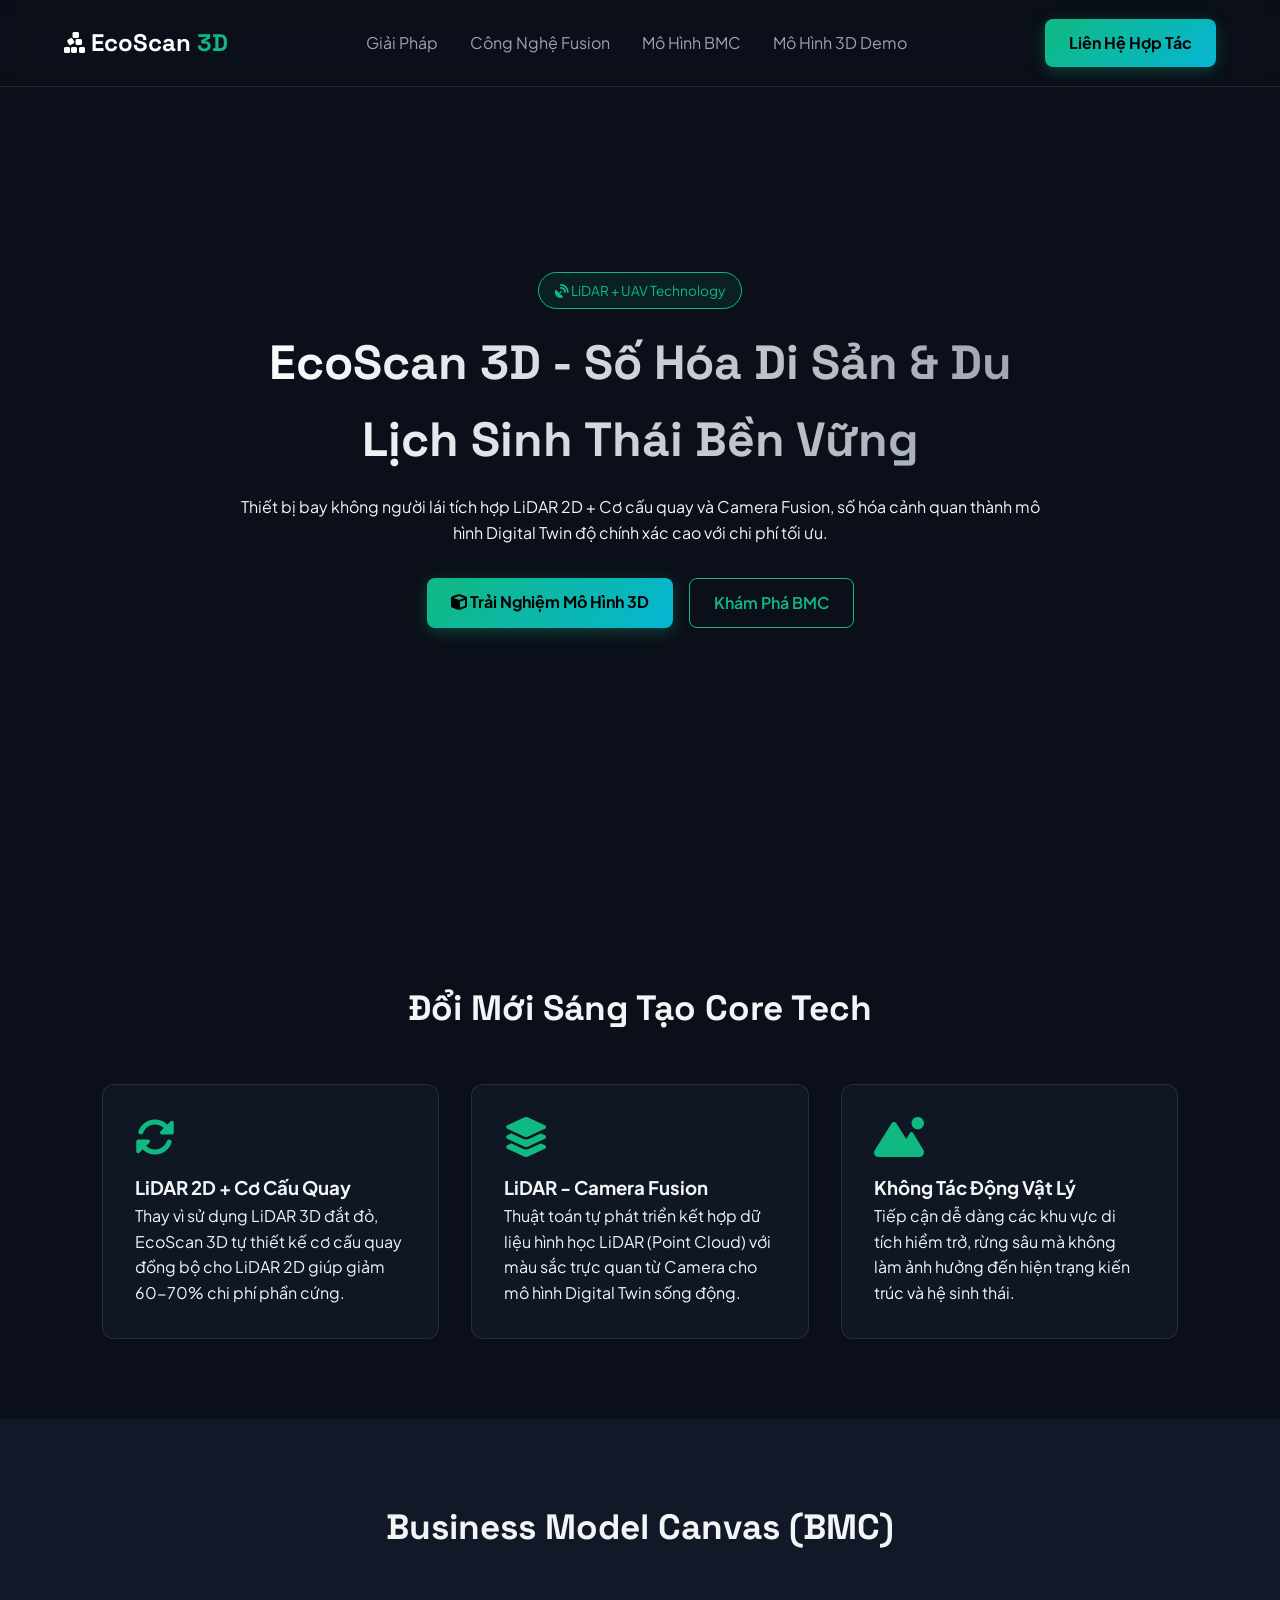
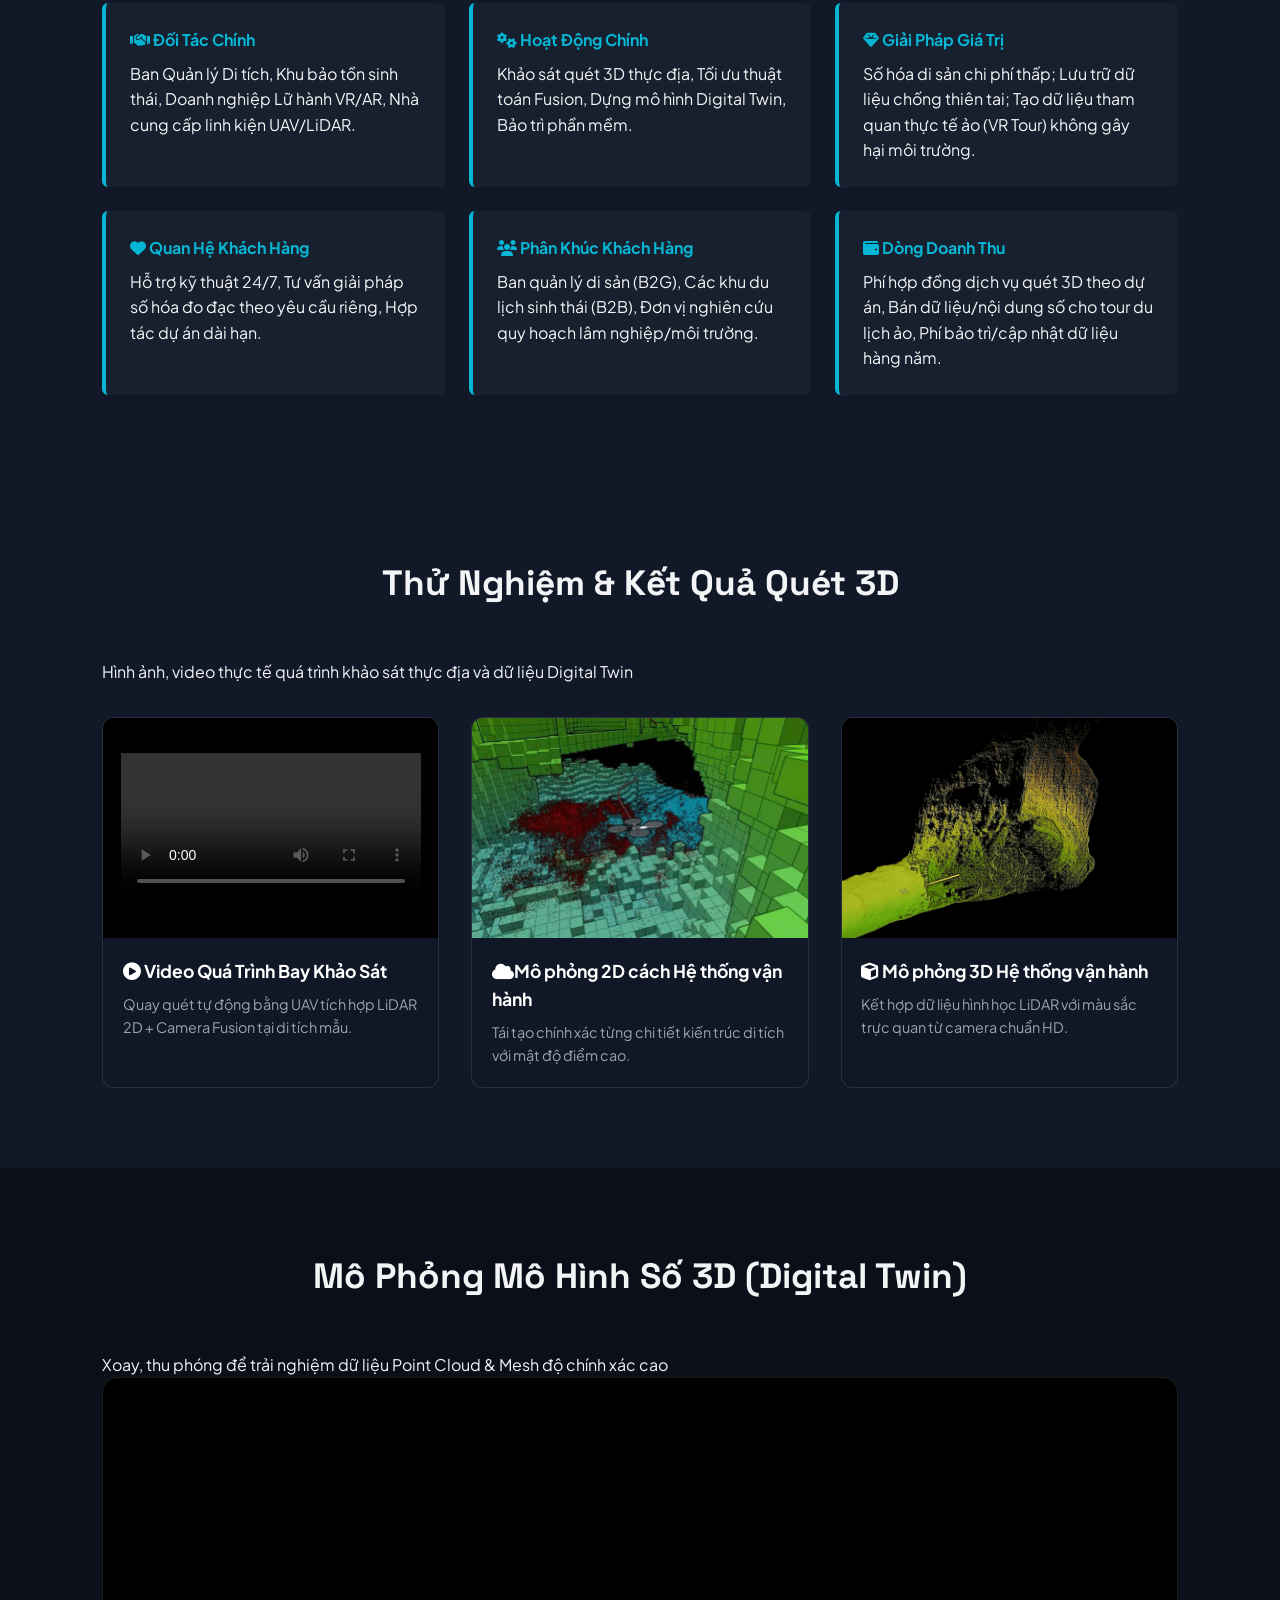
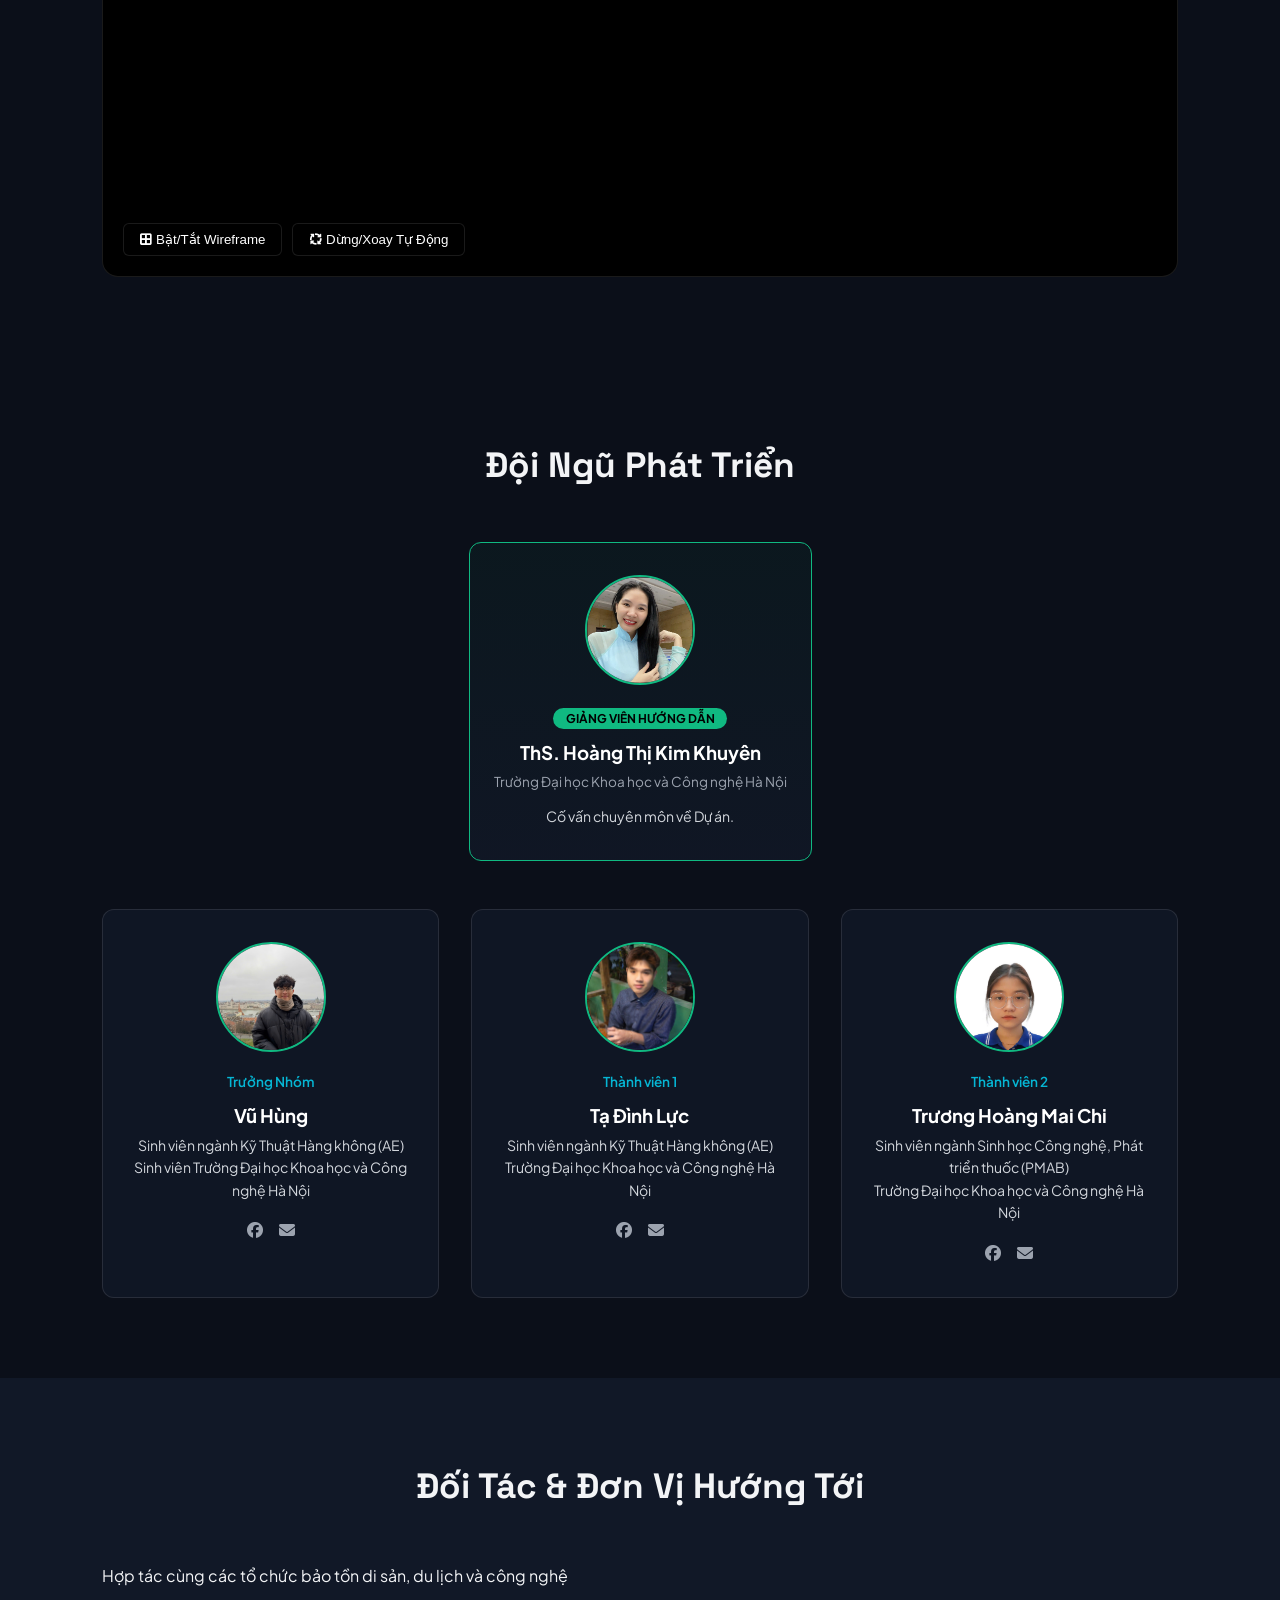
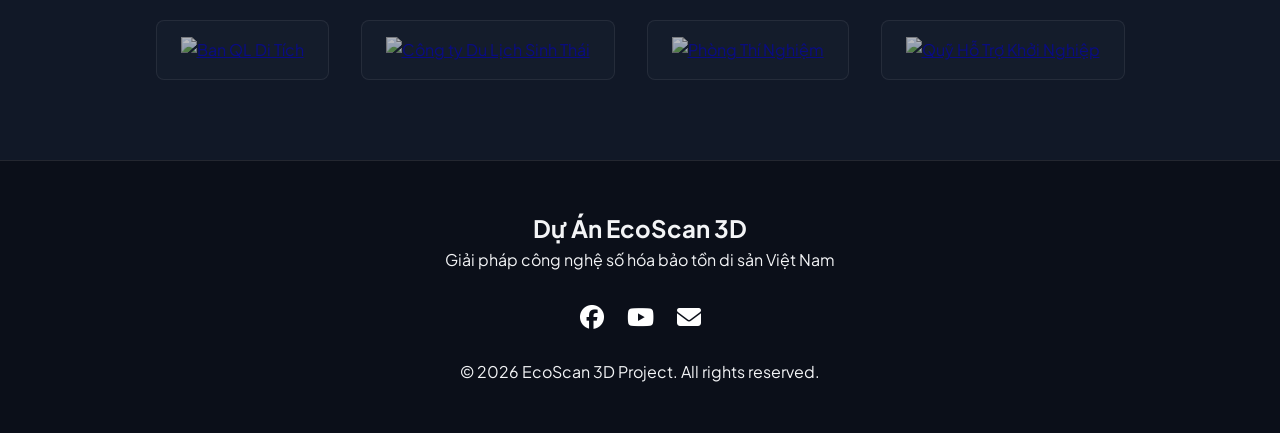
==== commit 66555265: "Update team member details in index.html with new roles and social links" ====
--- a/index.html
+++ b/index.html
@@ -162,9 +162,9 @@
         <img src="images\chi_khuyen.png" alt="Giảng viên hướng dẫn">
       </div>
       <span class="role-badge">Giảng Viên Hướng Dẫn</span>
-      <h3>TS. Hoàng Thị Kim Khuyên</h3>
-      <p class="school">Khoa Điện - Điện tử / Trường Đại học ABC</p>
-      <p class="bio">Cố vấn chuyên môn về GNC, Firmware nhúng và Định vị quét 3D.</p>
+      <h3>ThS. Hoàng Thị Kim Khuyên</h3>
+      <p class="school">Trường Đại học Khoa học và Công nghệ Hà Nội</p>
+      <p class="bio">Cố vấn chuyên môn về Dự án.</p>
     </div>
   </div>
 
@@ -175,9 +175,10 @@
       </div>
       <span class="member-role">Trưởng Nhóm</span>
       <h3>Vũ Hùng</h3>
+      <p>Sinh viên ngành Kỹ Thuật Hàng không (AE)</p>
       <p>Sinh viên Trường Đại học Khoa học và Công nghệ Hà Nội</p>
       <div class="member-socials">
-        <a href="https://linkedin.com" target="_blank"><i class="fa-brands fa-linkedin"></i></a>
+        <a href="https://www.facebook.com/hung.vu.998539" target="_blank"><i class="fa-brands fa-facebook"></i></a>
         <a href="mailto:vuhung160105@gmail.com"><i class="fa-solid fa-envelope"></i></a>
       </div>
     </div>
@@ -186,12 +187,12 @@
       <div class="avatar-wrapper">
         <img src="images/dinh_luc.jpg" alt="Thành viên 2">
       </div>
-      <span class="member-role">Software & AI Eng</span>
+      <span class="member-role">Thành viên 1</span>
       <h3>Tạ Đình Lực</h3>
-      <p>Sinh viên ngành Kỹ Thuật Hàng không</p>
+      <p>Sinh viên ngành Kỹ Thuật Hàng không (AE)</p>
       <p>Trường Đại học Khoa học và Công nghệ Hà Nội</p>
       <div class="member-socials">
-        <a href="https://linkedin.com" target="_blank"><i class="fa-brands fa-linkedin"></i></a>
+        <a href="https://facebook.com" target="_blank"><i class="fa-brands fa-facebook"></i></a>
         <a href="mailto:email@example.com"><i class="fa-solid fa-envelope"></i></a>
       </div>
     </div>
@@ -200,13 +201,13 @@
       <div class="avatar-wrapper">
         <img src="images\mai_chi.jpg" alt="Thành viên 3">
       </div>
-      <span class="member-role">Business & Marketing</span>
+      <span class="member-role">Thành viên 2</span>
       <h3>Trương Hoàng Mai Chi</h3>
-      <p>Sinh viên ngành Sinh học Công nghệ, Phát triển thuốc</p>
+      <p>Sinh viên ngành Sinh học Công nghệ, Phát triển thuốc (PMAB)</p>
       <p>Trường Đại học Khoa học và Công nghệ Hà Nội</p>
       <div class="member-socials">
-        <a href="https://linkedin.com" target="_blank"><i class="fa-brands fa-linkedin"></i></a>
-        <a href="mailto:email@example.com"><i class="fa-solid fa-envelope"></i></a>
+        <a href="https://facebook.com" target="_blank"><i class="fa-brands fa-facebook"></i></a>
+        <a href="mailto:chithm.2540039@usth.edu.vn"><i class="fa-solid fa-envelope"></i></a>
       </div>
     </div>
   </div>
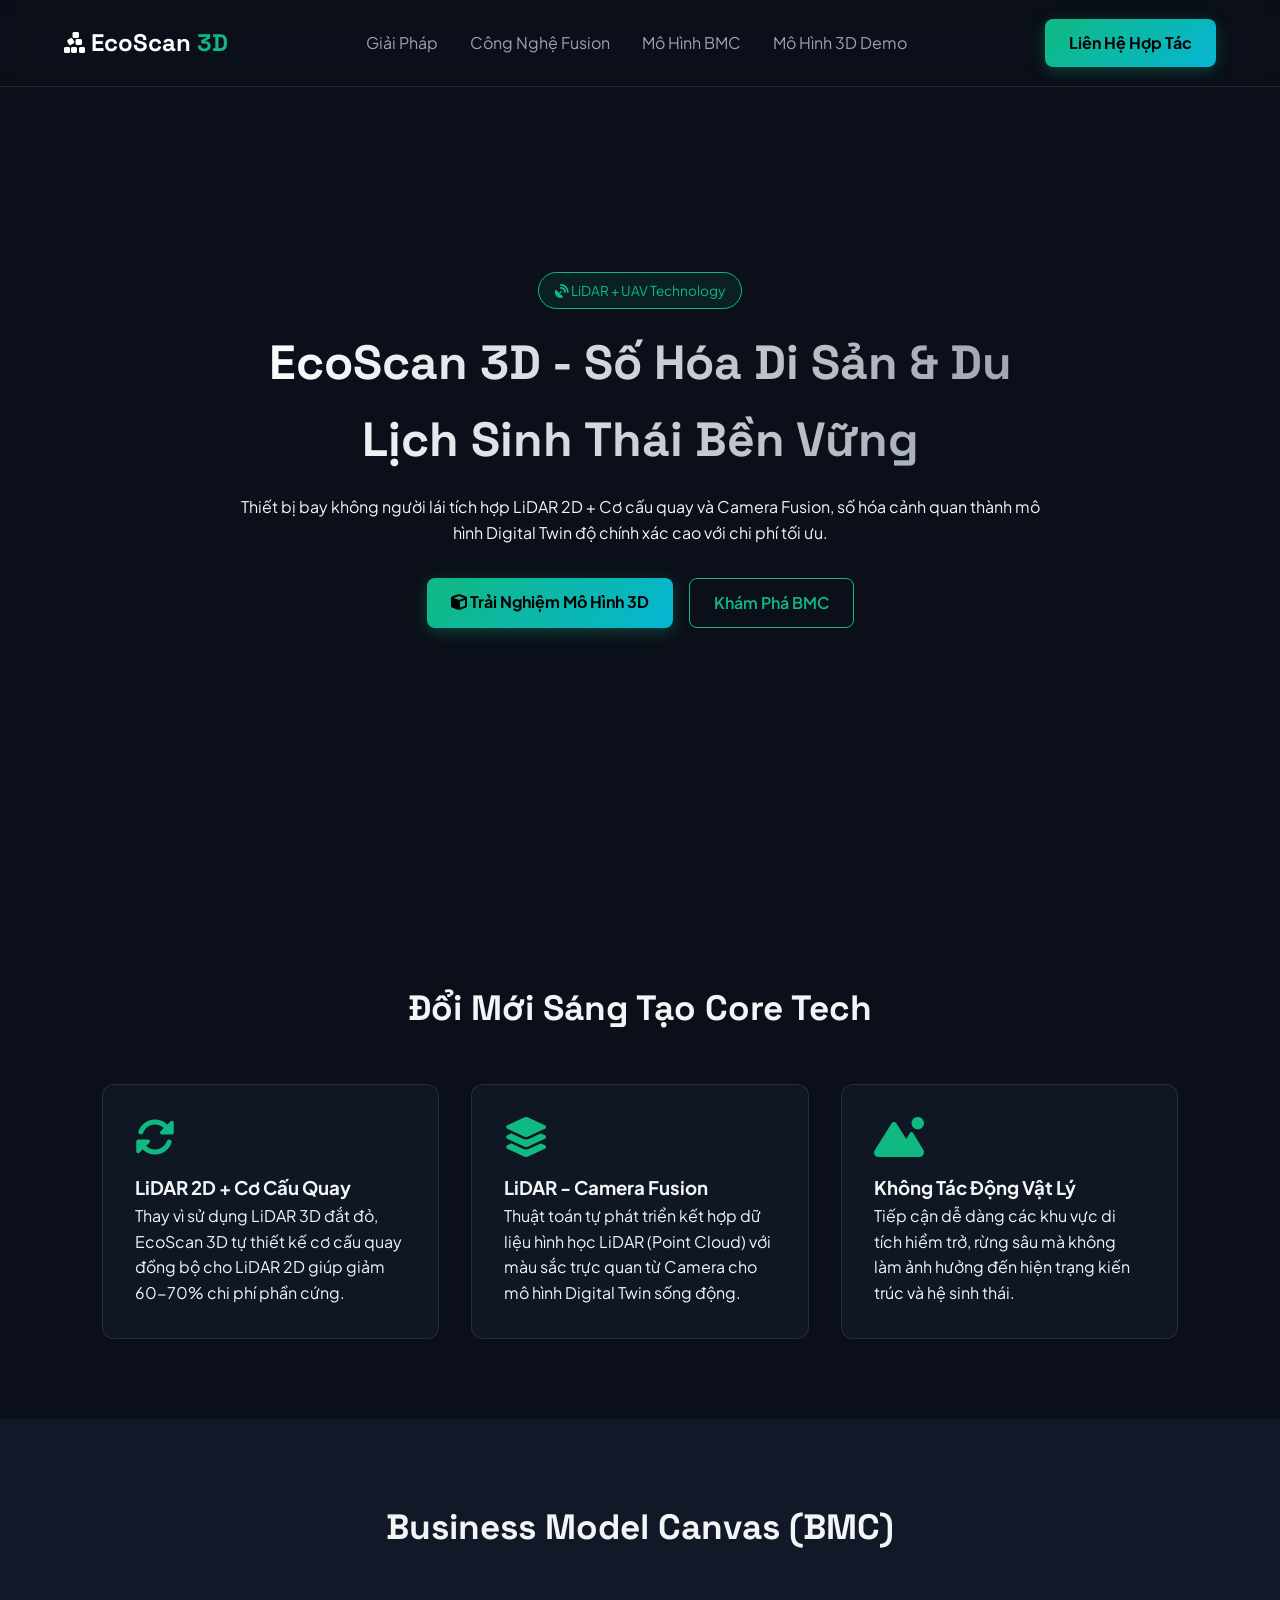
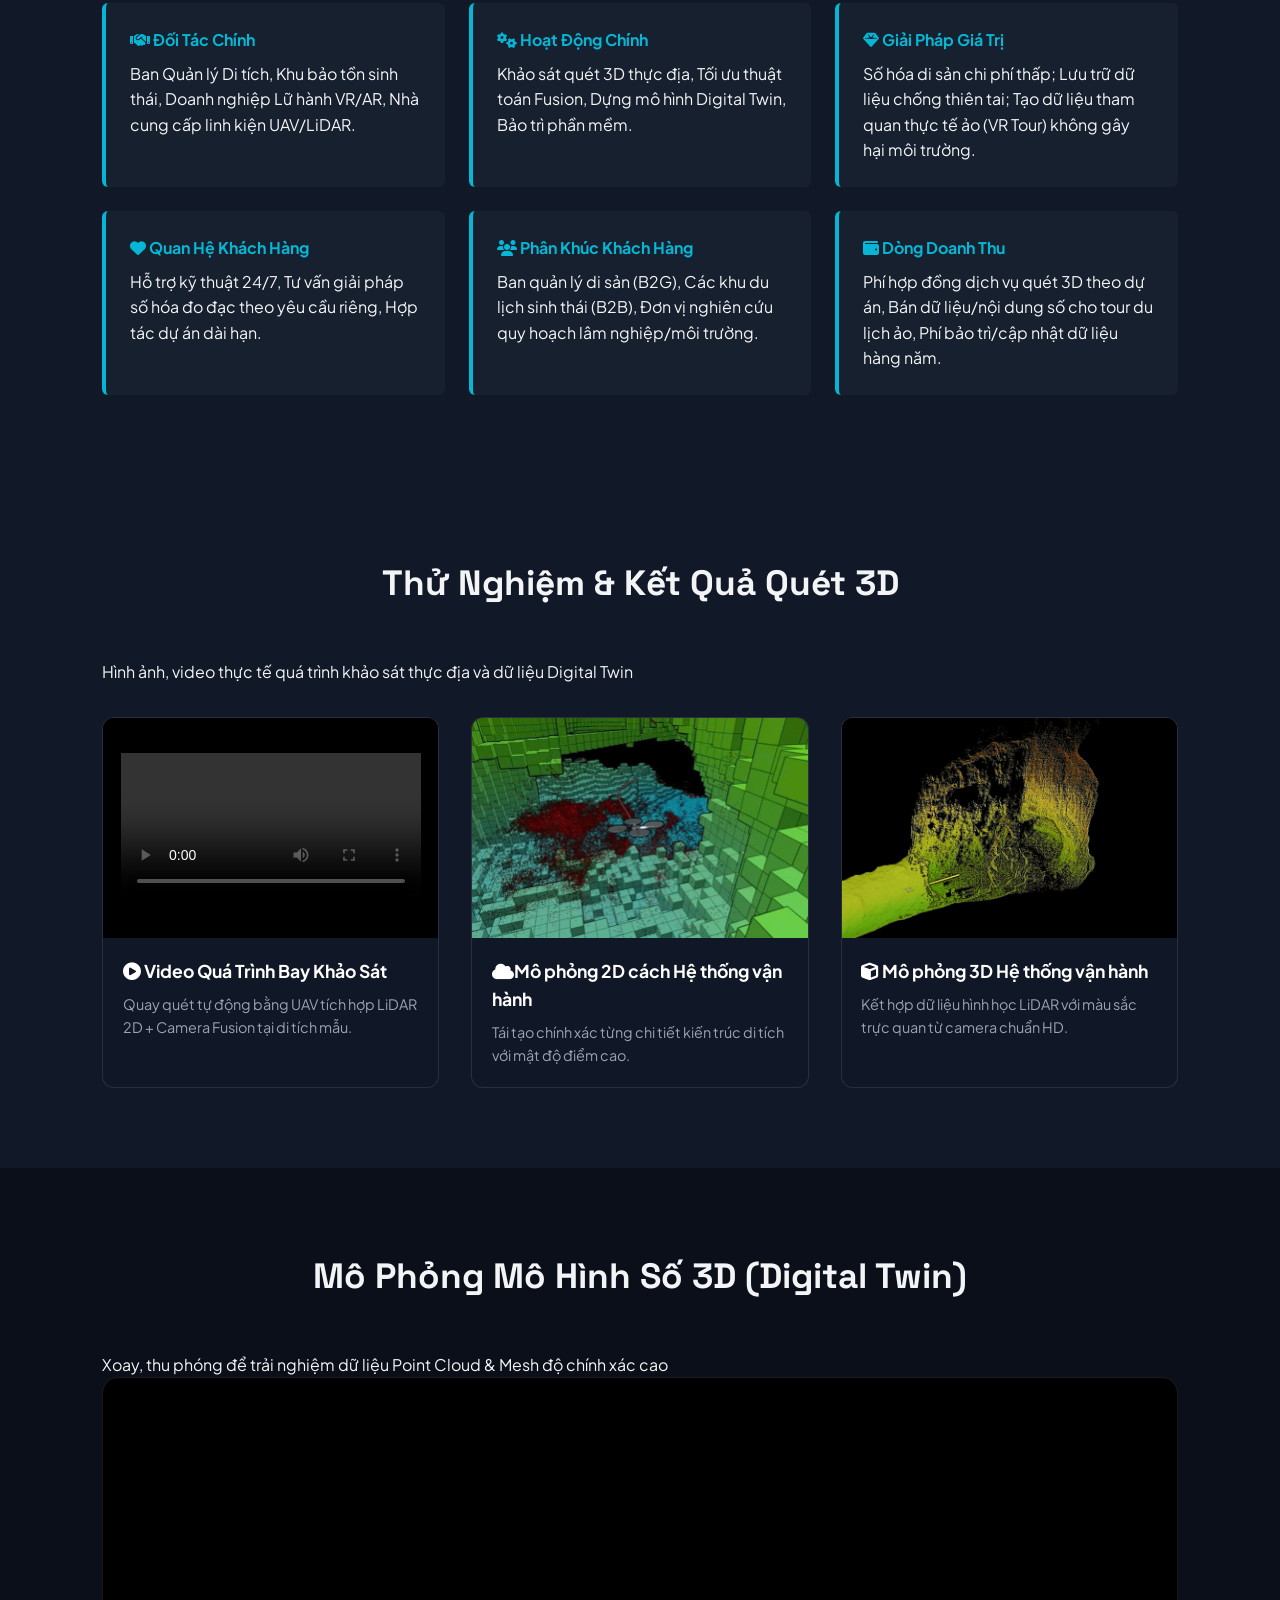
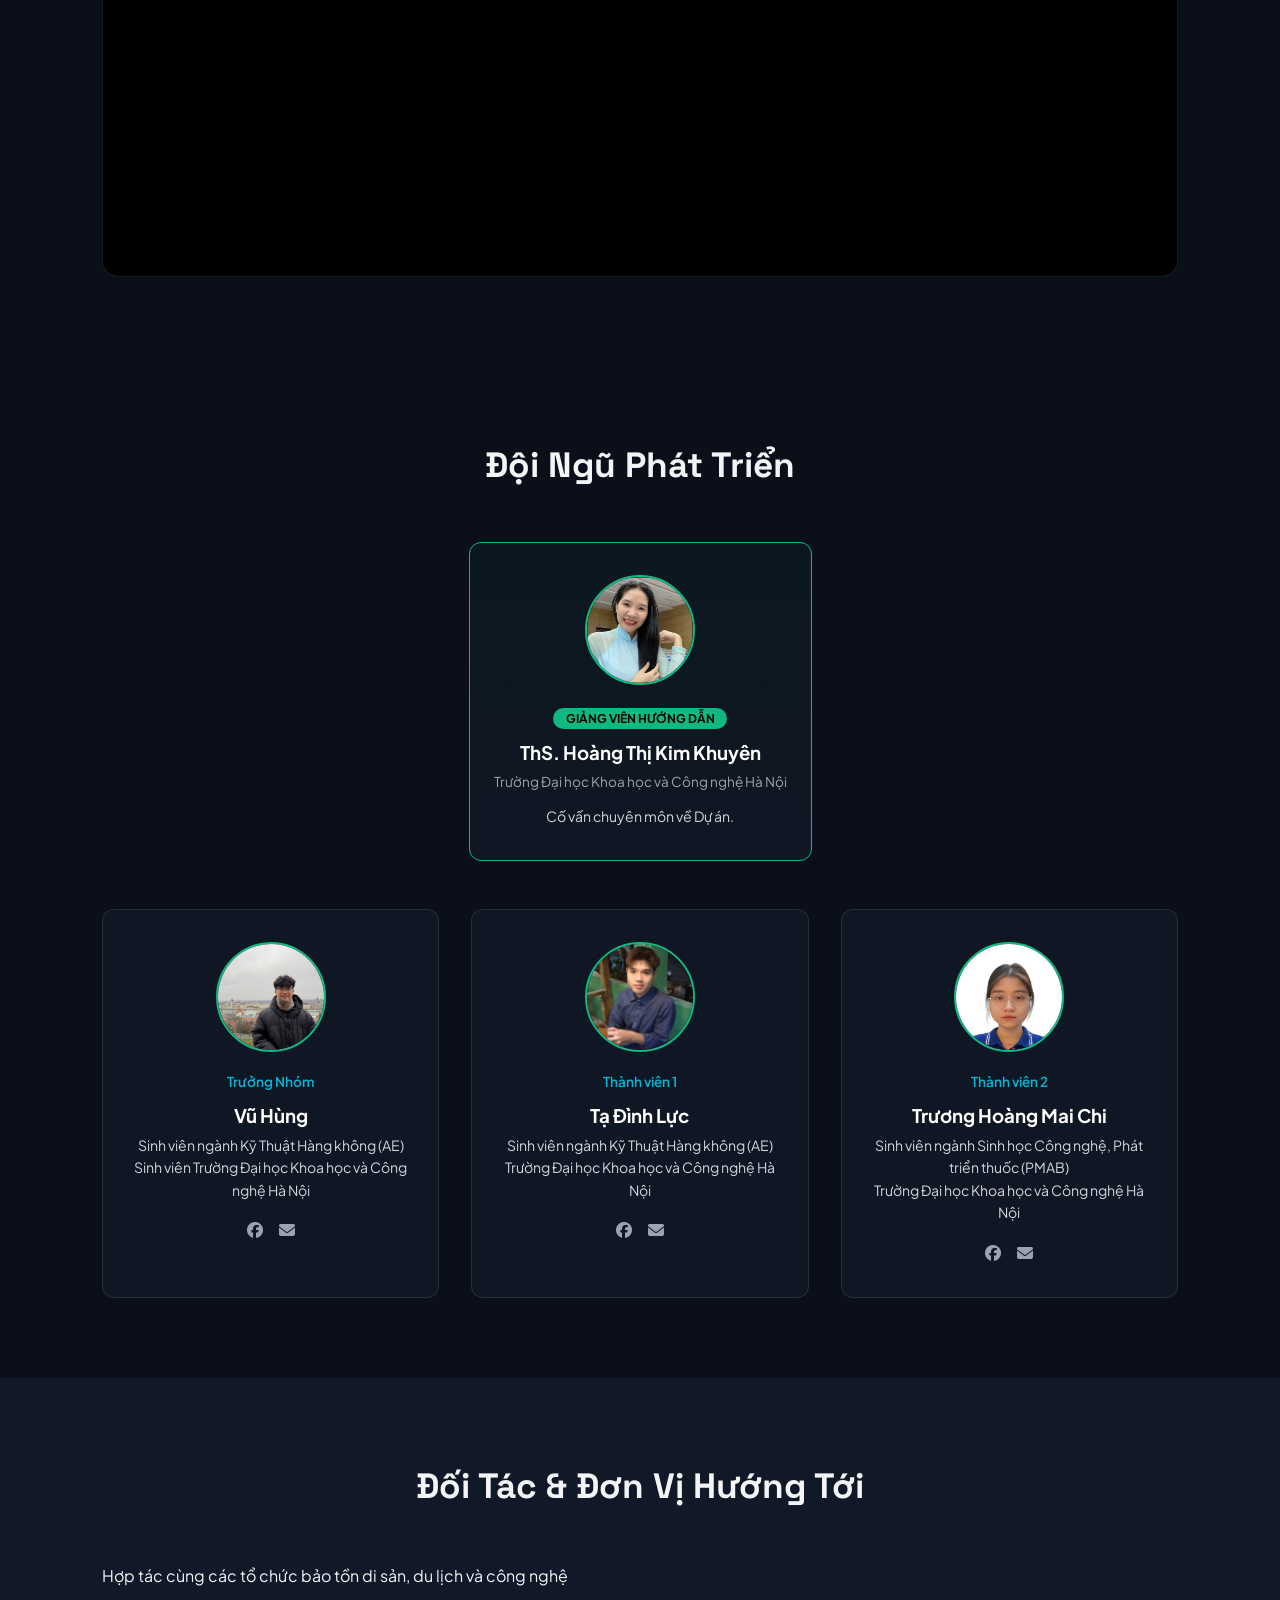
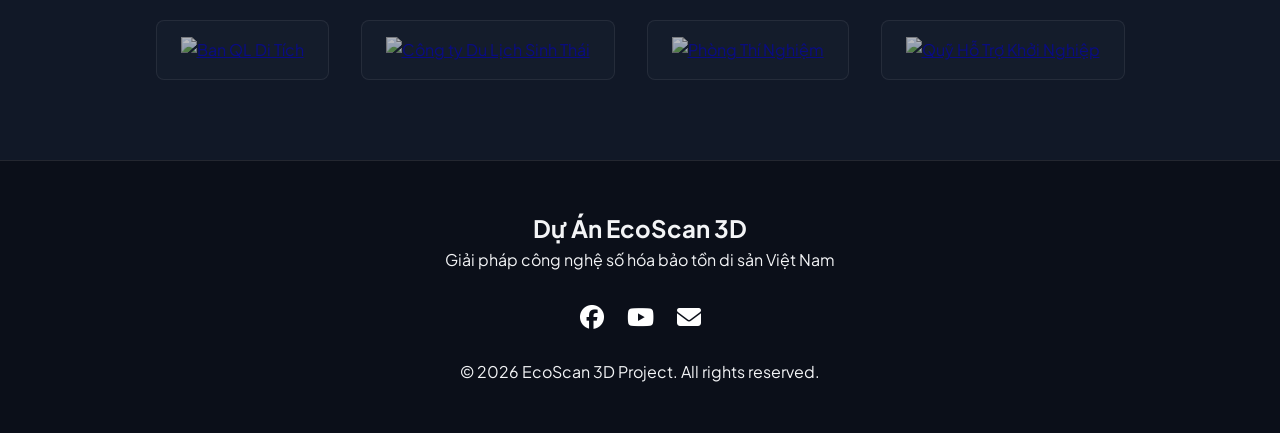
==== commit 21139adb: "Refactor index.html for improved readability and remove unused index_2.html file; enhance style.css " ====
--- a/index.html
+++ b/index.html
@@ -1,22 +1,26 @@
 <!DOCTYPE html>
 <html lang="vi">
+
 <head>
   <meta charset="UTF-8">
   <meta name="viewport" content="width=device-width, initial-scale=1.0">
   <title>EcoScan 3D | Số Hóa Di Sản & Du Lịch Sinh Thái Bền Vững</title>
-  
+
   <!-- Font chữ Google & Icons -->
   <link rel="preconnect" href="https://fonts.googleapis.com">
   <link rel="preconnect" href="https://fonts.gstatic.com" crossorigin>
-  <link href="https://fonts.googleapis.com/css2?family=Plus+Jakarta+Sans:wght@400;500;600;700;800&family=Space+Grotesk:wght@500;700&display=swap" rel="stylesheet">
+  <link
+    href="https://fonts.googleapis.com/css2?family=Plus+Jakarta+Sans:wght@400;500;600;700;800&family=Space+Grotesk:wght@500;700&display=swap"
+    rel="stylesheet">
   <link rel="stylesheet" href="https://cdnjs.cloudflare.com/ajax/libs/font-awesome/6.4.0/css/all.min.css">
-  
+
   <!-- CSS riêng -->
   <link rel="stylesheet" href="style.css">
 
   <!-- Thư viện Three.js tạo hiệu ứng 3D Point Cloud -->
   <script src="https://cdnjs.cloudflare.com/ajax/libs/three.js/r128/three.min.js"></script>
 </head>
+
 <body>
 
   <!-- Thanh Navigation -->
@@ -39,7 +43,8 @@
     <div class="hero-content">
       <div class="badge"><i class="fa-solid fa-satellite-dish"></i> LiDAR + UAV Technology</div>
       <h1>EcoScan 3D - Số Hóa Di Sản & Du Lịch Sinh Thái Bền Vững</h1>
-      <p>Thiết bị bay không người lái tích hợp LiDAR 2D + Cơ cấu quay và Camera Fusion, số hóa cảnh quan thành mô hình Digital Twin độ chính xác cao với chi phí tối ưu.</p>
+      <p>Thiết bị bay không người lái tích hợp LiDAR 2D + Cơ cấu quay và Camera Fusion, số hóa cảnh quan thành mô hình
+        Digital Twin độ chính xác cao với chi phí tối ưu.</p>
       <div class="hero-actions">
         <a href="#viewer" class="btn-primary"><i class="fa-solid fa-cube"></i> Trải Nghiệm Mô Hình 3D</a>
         <a href="#bmc" class="btn-secondary">Khám Phá BMC</a>
@@ -54,17 +59,20 @@
       <div class="card">
         <i class="fa-solid fa-rotate icon"></i>
         <h3>LiDAR 2D + Cơ Cấu Quay</h3>
-        <p>Thay vì sử dụng LiDAR 3D đắt đỏ, EcoScan 3D tự thiết kế cơ cấu quay đồng bộ cho LiDAR 2D giúp giảm 60-70% chi phí phần cứng.</p>
+        <p>Thay vì sử dụng LiDAR 3D đắt đỏ, EcoScan 3D tự thiết kế cơ cấu quay đồng bộ cho LiDAR 2D giúp giảm 60-70% chi
+          phí phần cứng.</p>
       </div>
       <div class="card">
         <i class="fa-solid fa-layer-group icon"></i>
         <h3>LiDAR - Camera Fusion</h3>
-        <p>Thuật toán tự phát triển kết hợp dữ liệu hình học LiDAR (Point Cloud) với màu sắc trực quan từ Camera cho mô hình Digital Twin sống động.</p>
+        <p>Thuật toán tự phát triển kết hợp dữ liệu hình học LiDAR (Point Cloud) với màu sắc trực quan từ Camera cho mô
+          hình Digital Twin sống động.</p>
       </div>
       <div class="card">
         <i class="fa-solid fa-mountain-sun icon"></i>
         <h3>Không Tác Động Vật Lý</h3>
-        <p>Tiếp cận dễ dàng các khu vực di tích hiểm trở, rừng sâu mà không làm ảnh hưởng đến hiện trạng kiến trúc và hệ sinh thái.</p>
+        <p>Tiếp cận dễ dàng các khu vực di tích hiểm trở, rừng sâu mà không làm ảnh hưởng đến hiện trạng kiến trúc và hệ
+          sinh thái.</p>
       </div>
     </div>
   </section>
@@ -83,7 +91,8 @@
       </div>
       <div class="bmc-box">
         <h4><i class="fa-solid fa-gem"></i> Giải Pháp Giá Trị</h4>
-        <p>Số hóa di sản chi phí thấp; Lưu trữ dữ liệu chống thiên tai; Tạo dữ liệu tham quan thực tế ảo (VR Tour) không gây hại môi trường.</p>
+        <p>Số hóa di sản chi phí thấp; Lưu trữ dữ liệu chống thiên tai; Tạo dữ liệu tham quan thực tế ảo (VR Tour) không
+          gây hại môi trường.</p>
       </div>
       <div class="bmc-box">
         <h4><i class="fa-solid fa-heart"></i> Quan Hệ Khách Hàng</h4>
@@ -91,151 +100,157 @@
       </div>
       <div class="bmc-box">
         <h4><i class="fa-solid fa-users"></i> Phân Khúc Khách Hàng</h4>
-        <p>Ban quản lý di sản (B2G), Các khu du lịch sinh thái (B2B), Đơn vị nghiên cứu quy hoạch lâm nghiệp/môi trường.</p>
+        <p>Ban quản lý di sản (B2G), Các khu du lịch sinh thái (B2B), Đơn vị nghiên cứu quy hoạch lâm nghiệp/môi trường.
+        </p>
       </div>
       <div class="bmc-box">
         <h4><i class="fa-solid fa-wallet"></i> Dòng Doanh Thu</h4>
-        <p>Phí hợp đồng dịch vụ quét 3D theo dự án, Bán dữ liệu/nội dung số cho tour du lịch ảo, Phí bảo trì/cập nhật dữ liệu hàng năm.</p>
+        <p>Phí hợp đồng dịch vụ quét 3D theo dự án, Bán dữ liệu/nội dung số cho tour du lịch ảo, Phí bảo trì/cập nhật dữ
+          liệu hàng năm.</p>
       </div>
     </div>
   </section>
 
   <section id="results" class="section bg-alt">
-  <h2 class="section-title">Thử Nghiệm & Kết Quả Quét 3D</h2>
-  <p class="section-desc">Hình ảnh, video thực tế quá trình khảo sát thực địa và dữ liệu Digital Twin</p>
-
-  <div class="results-grid">
-    <div class="result-card video-card">
-      <div class="media-container">
-        <iframe src="assets\inner-tablet-video_1.mp4" title="EcoScan 3D Demo Flight" frameborder="0" allowfullscreen></iframe>
-      </div>
-      <div class="result-info">
-        <h3><i class="fa-solid fa-play-circle"></i> Video Quá Trình Bay Khảo Sát</h3>
-        <p>Quay quét tự động bằng UAV tích hợp LiDAR 2D + Camera Fusion tại di tích mẫu.</p>
-      </div>
-    </div>
-
-    <div class="result-card">
-      <div class="media-container">
-        <img src="assets\mo_phong_2D.jpg" alt="Point Cloud Mesh">
-      </div>
-      <div class="result-info">
-        <h3><i class="fa-solid fa-cloud"></i>Mô phỏng 2D cách Hệ thống vận hành</h3>
-        <p>Tái tạo chính xác từng chi tiết kiến trúc di tích với mật độ điểm cao.</p>
-      </div>
-    </div>
-
-    <div class="result-card">
-      <div class="media-container">
-        <img src="assets\mo_phong_3D.gif" alt="3D Model Fusion">
-      </div>
-      <div class="result-info">
-        <h3><i class="fa-solid fa-cube"></i> Mô phỏng 3D Hệ thống vận hành</h3>
-        <p>Kết hợp dữ liệu hình học LiDAR với màu sắc trực quan từ camera chuẩn HD.</p>
-      </div>
-    </div>
-  </div>
-</section>
+    <h2 class="section-title">Thử Nghiệm & Kết Quả Quét 3D</h2>
+    <p class="section-desc">Hình ảnh, video thực tế quá trình khảo sát thực địa và dữ liệu Digital Twin</p>
+
+    <div class="results-grid">
+      <div class="result-card video-card">
+        <div class="media-container">
+          <iframe src="assets\inner-tablet-video_1.mp4" title="EcoScan 3D Demo Flight" frameborder="0"
+            allowfullscreen></iframe>
+        </div>
+        <div class="result-info">
+          <h3><i class="fa-solid fa-play-circle"></i> Video Quá Trình Bay Khảo Sát</h3>
+          <p>Quay quét tự động bằng UAV tích hợp LiDAR 2D + Camera Fusion tại di tích mẫu.</p>
+        </div>
+      </div>
+
+      <div class="result-card">
+        <div class="media-container">
+          <img src="assets\mo_phong_2D.jpg" alt="Point Cloud Mesh">
+        </div>
+        <div class="result-info">
+          <h3><i class="fa-solid fa-cloud"></i>Mô phỏng 2D cách Hệ thống vận hành</h3>
+          <p>Tái tạo chính xác từng chi tiết kiến trúc di tích với mật độ điểm cao.</p>
+        </div>
+      </div>
+
+      <div class="result-card">
+        <div class="media-container">
+          <img src="assets\mo_phong_3D.gif" alt="3D Model Fusion">
+        </div>
+        <div class="result-info">
+          <h3><i class="fa-solid fa-cube"></i> Mô phỏng 3D Hệ thống vận hành</h3>
+          <p>Kết hợp dữ liệu hình học LiDAR với màu sắc trực quan từ camera chuẩn HD.</p>
+        </div>
+      </div>
+    </div>
+  </section>
 
 
   <!-- Section: 3D Model Interactive Viewer Demo -->
   <section id="viewer" class="section">
     <h2 class="section-title">Mô Phỏng Mô Hình Số 3D (Digital Twin)</h2>
     <p class="section-desc">Xoay, thu phóng để trải nghiệm dữ liệu Point Cloud & Mesh độ chính xác cao</p>
-    
+
     <div class="viewer-wrapper">
-      <div id="demo-3d-canvas"></div>
-      <div class="viewer-controls">
-        <button id="btn-toggle-wireframe" class="btn-sm"><i class="fa-solid fa-border-all"></i> Bật/Tắt Wireframe</button>
-        <button id="btn-rotate" class="btn-sm"><i class="fa-solid fa-arrows-spin"></i> Dừng/Xoay Tự Động</button>
+      <div class="sketchfab-embed-wrapper">
+        <iframe title="Sleeping Giant Observation Tower" frameborder="0" allowfullscreen mozallowfullscreen="true"
+          webkitallowfullscreen="true" allow="autoplay; fullscreen; xr-spatial-tracking" xr-spatial-tracking
+          execution-while-out-of-viewport execution-while-not-rendered web-share
+          src="https://sketchfab.com/models/ebad5123516941e986f430413e80c7fa/embed?autostart=1">
+        </iframe>
       </div>
     </div>
   </section>
 
 
   <section id="team" class="section">
-  <h2 class="section-title">Đội Ngũ Phát Triển</h2>
-  
-  <div class="advisor-container">
-    <div class="team-card advisor-card">
-      <div class="avatar-wrapper">
-        <img src="images\chi_khuyen.png" alt="Giảng viên hướng dẫn">
-      </div>
-      <span class="role-badge">Giảng Viên Hướng Dẫn</span>
-      <h3>ThS. Hoàng Thị Kim Khuyên</h3>
-      <p class="school">Trường Đại học Khoa học và Công nghệ Hà Nội</p>
-      <p class="bio">Cố vấn chuyên môn về Dự án.</p>
-    </div>
-  </div>
-
-  <div class="team-grid">
-    <div class="team-card">
-      <div class="avatar-wrapper">
-        <img src="images\vu_hung.jpg" alt="Thành viên 1">
-      </div>
-      <span class="member-role">Trưởng Nhóm</span>
-      <h3>Vũ Hùng</h3>
-      <p>Sinh viên ngành Kỹ Thuật Hàng không (AE)</p>
-      <p>Sinh viên Trường Đại học Khoa học và Công nghệ Hà Nội</p>
-      <div class="member-socials">
-        <a href="https://www.facebook.com/hung.vu.998539" target="_blank"><i class="fa-brands fa-facebook"></i></a>
-        <a href="mailto:vuhung160105@gmail.com"><i class="fa-solid fa-envelope"></i></a>
-      </div>
-    </div>
-
-    <div class="team-card">
-      <div class="avatar-wrapper">
-        <img src="images/dinh_luc.jpg" alt="Thành viên 2">
-      </div>
-      <span class="member-role">Thành viên 1</span>
-      <h3>Tạ Đình Lực</h3>
-      <p>Sinh viên ngành Kỹ Thuật Hàng không (AE)</p>
-      <p>Trường Đại học Khoa học và Công nghệ Hà Nội</p>
-      <div class="member-socials">
-        <a href="https://facebook.com" target="_blank"><i class="fa-brands fa-facebook"></i></a>
-        <a href="mailto:email@example.com"><i class="fa-solid fa-envelope"></i></a>
-      </div>
-    </div>
-
-    <div class="team-card">
-      <div class="avatar-wrapper">
-        <img src="images\mai_chi.jpg" alt="Thành viên 3">
-      </div>
-      <span class="member-role">Thành viên 2</span>
-      <h3>Trương Hoàng Mai Chi</h3>
-      <p>Sinh viên ngành Sinh học Công nghệ, Phát triển thuốc (PMAB)</p>
-      <p>Trường Đại học Khoa học và Công nghệ Hà Nội</p>
-      <div class="member-socials">
-        <a href="https://facebook.com" target="_blank"><i class="fa-brands fa-facebook"></i></a>
-        <a href="mailto:chithm.2540039@usth.edu.vn"><i class="fa-solid fa-envelope"></i></a>
-      </div>
-    </div>
-  </div>
-</section>
-
-<section id="partners" class="section bg-alt">
-  <h2 class="section-title">Đối Tác & Đơn Vị Hướng Tới</h2>
-  <p class="section-desc">Hợp tác cùng các tổ chức bảo tồn di sản, du lịch và công nghệ</p>
-
-  <div class="partners-grid">
-    <a href="https://example.com" target="_blank" class="partner-item" title="Truy cập website đối tác">
-      <img src="https://via.placeholder.com/180x60/1f2937/10b981?text=Ban+QL+Di+Tich" alt="Ban QL Di Tích">
-    </a>
-
-    <a href="https://example.com" target="_blank" class="partner-item" title="Truy cập website đối tác">
-      <img src="https://via.placeholder.com/180x60/1f2937/06b6d4?text=EcoTour+Company" alt="Công ty Du Lịch Sinh Thái">
-    </a>
-
-    <a href="https://example.com" target="_blank" class="partner-item" title="Truy cập website đối tác">
-      <img src="https://via.placeholder.com/180x60/1f2937/ffffff?text=Univ+Lab+GNC" alt="Phòng Thí Nghiệm">
-    </a>
-
-    <a href="https://example.com" target="_blank" class="partner-item" title="Truy cập website đối tác">
-      <img src="https://via.placeholder.com/180x60/1f2937/10b981?text=Startup+Fund" alt="Quỹ Hỗ Trợ Khởi Nghiệp">
-    </a>
-  </div>
-</section>
-  
+    <h2 class="section-title">Đội Ngũ Phát Triển</h2>
+
+    <div class="advisor-container">
+      <div class="team-card advisor-card">
+        <div class="avatar-wrapper">
+          <img src="images\chi_khuyen.png" alt="Giảng viên hướng dẫn">
+        </div>
+        <span class="role-badge">Giảng Viên Hướng Dẫn</span>
+        <h3>ThS. Hoàng Thị Kim Khuyên</h3>
+        <p class="school">Trường Đại học Khoa học và Công nghệ Hà Nội</p>
+        <p class="bio">Cố vấn chuyên môn về Dự án.</p>
+      </div>
+    </div>
+
+    <div class="team-grid">
+      <div class="team-card">
+        <div class="avatar-wrapper">
+          <img src="images\vu_hung.jpg" alt="Thành viên 1">
+        </div>
+        <span class="member-role">Trưởng Nhóm</span>
+        <h3>Vũ Hùng</h3>
+        <p>Sinh viên ngành Kỹ Thuật Hàng không (AE)</p>
+        <p>Sinh viên Trường Đại học Khoa học và Công nghệ Hà Nội</p>
+        <div class="member-socials">
+          <a href="https://www.facebook.com/hung.vu.998539" target="_blank"><i class="fa-brands fa-facebook"></i></a>
+          <a href="mailto:vuhung160105@gmail.com"><i class="fa-solid fa-envelope"></i></a>
+        </div>
+      </div>
+
+      <div class="team-card">
+        <div class="avatar-wrapper">
+          <img src="images/dinh_luc.jpg" alt="Thành viên 2">
+        </div>
+        <span class="member-role">Thành viên 1</span>
+        <h3>Tạ Đình Lực</h3>
+        <p>Sinh viên ngành Kỹ Thuật Hàng không (AE)</p>
+        <p>Trường Đại học Khoa học và Công nghệ Hà Nội</p>
+        <div class="member-socials">
+          <a href="https://facebook.com" target="_blank"><i class="fa-brands fa-facebook"></i></a>
+          <a href="mailto:email@example.com"><i class="fa-solid fa-envelope"></i></a>
+        </div>
+      </div>
+
+      <div class="team-card">
+        <div class="avatar-wrapper">
+          <img src="images\mai_chi.jpg" alt="Thành viên 3">
+        </div>
+        <span class="member-role">Thành viên 2</span>
+        <h3>Trương Hoàng Mai Chi</h3>
+        <p>Sinh viên ngành Sinh học Công nghệ, Phát triển thuốc (PMAB)</p>
+        <p>Trường Đại học Khoa học và Công nghệ Hà Nội</p>
+        <div class="member-socials">
+          <a href="https://facebook.com" target="_blank"><i class="fa-brands fa-facebook"></i></a>
+          <a href="mailto:chithm.2540039@usth.edu.vn"><i class="fa-solid fa-envelope"></i></a>
+        </div>
+      </div>
+    </div>
+  </section>
+
+  <section id="partners" class="section bg-alt">
+    <h2 class="section-title">Đối Tác & Đơn Vị Hướng Tới</h2>
+    <p class="section-desc">Hợp tác cùng các tổ chức bảo tồn di sản, du lịch và công nghệ</p>
+
+    <div class="partners-grid">
+      <a href="https://example.com" target="_blank" class="partner-item" title="Truy cập website đối tác">
+        <img src="https://via.placeholder.com/180x60/1f2937/10b981?text=Ban+QL+Di+Tich" alt="Ban QL Di Tích">
+      </a>
+
+      <a href="https://example.com" target="_blank" class="partner-item" title="Truy cập website đối tác">
+        <img src="https://via.placeholder.com/180x60/1f2937/06b6d4?text=EcoTour+Company"
+          alt="Công ty Du Lịch Sinh Thái">
+      </a>
+
+      <a href="https://example.com" target="_blank" class="partner-item" title="Truy cập website đối tác">
+        <img src="https://via.placeholder.com/180x60/1f2937/ffffff?text=Univ+Lab+GNC" alt="Phòng Thí Nghiệm">
+      </a>
+
+      <a href="https://example.com" target="_blank" class="partner-item" title="Truy cập website đối tác">
+        <img src="https://via.placeholder.com/180x60/1f2937/10b981?text=Startup+Fund" alt="Quỹ Hỗ Trợ Khởi Nghiệp">
+      </a>
+    </div>
+  </section>
+
   <!-- Footer / Contact -->
   <footer id="contact">
     <div class="footer-content">
@@ -252,4 +267,5 @@
 
   <script src="script.js"></script>
 </body>
+
 </html>
--- a/style.css
+++ b/style.css
@@ -400,4 +400,20 @@
 
 .partner-item:hover img {
   filter: grayscale(0%);
+}
+
+.sketchfab-embed-wrapper {
+  width: 100%;
+  aspect-ratio: 1;
+  overflow: hidden;
+  border-radius: 8px;
+}
+
+.sketchfab-embed-wrapper iframe {
+  position: absolute;
+  top: 0;
+  left: 0;
+  width: 100%;
+  height: 100%;
+  border: 0;
 }
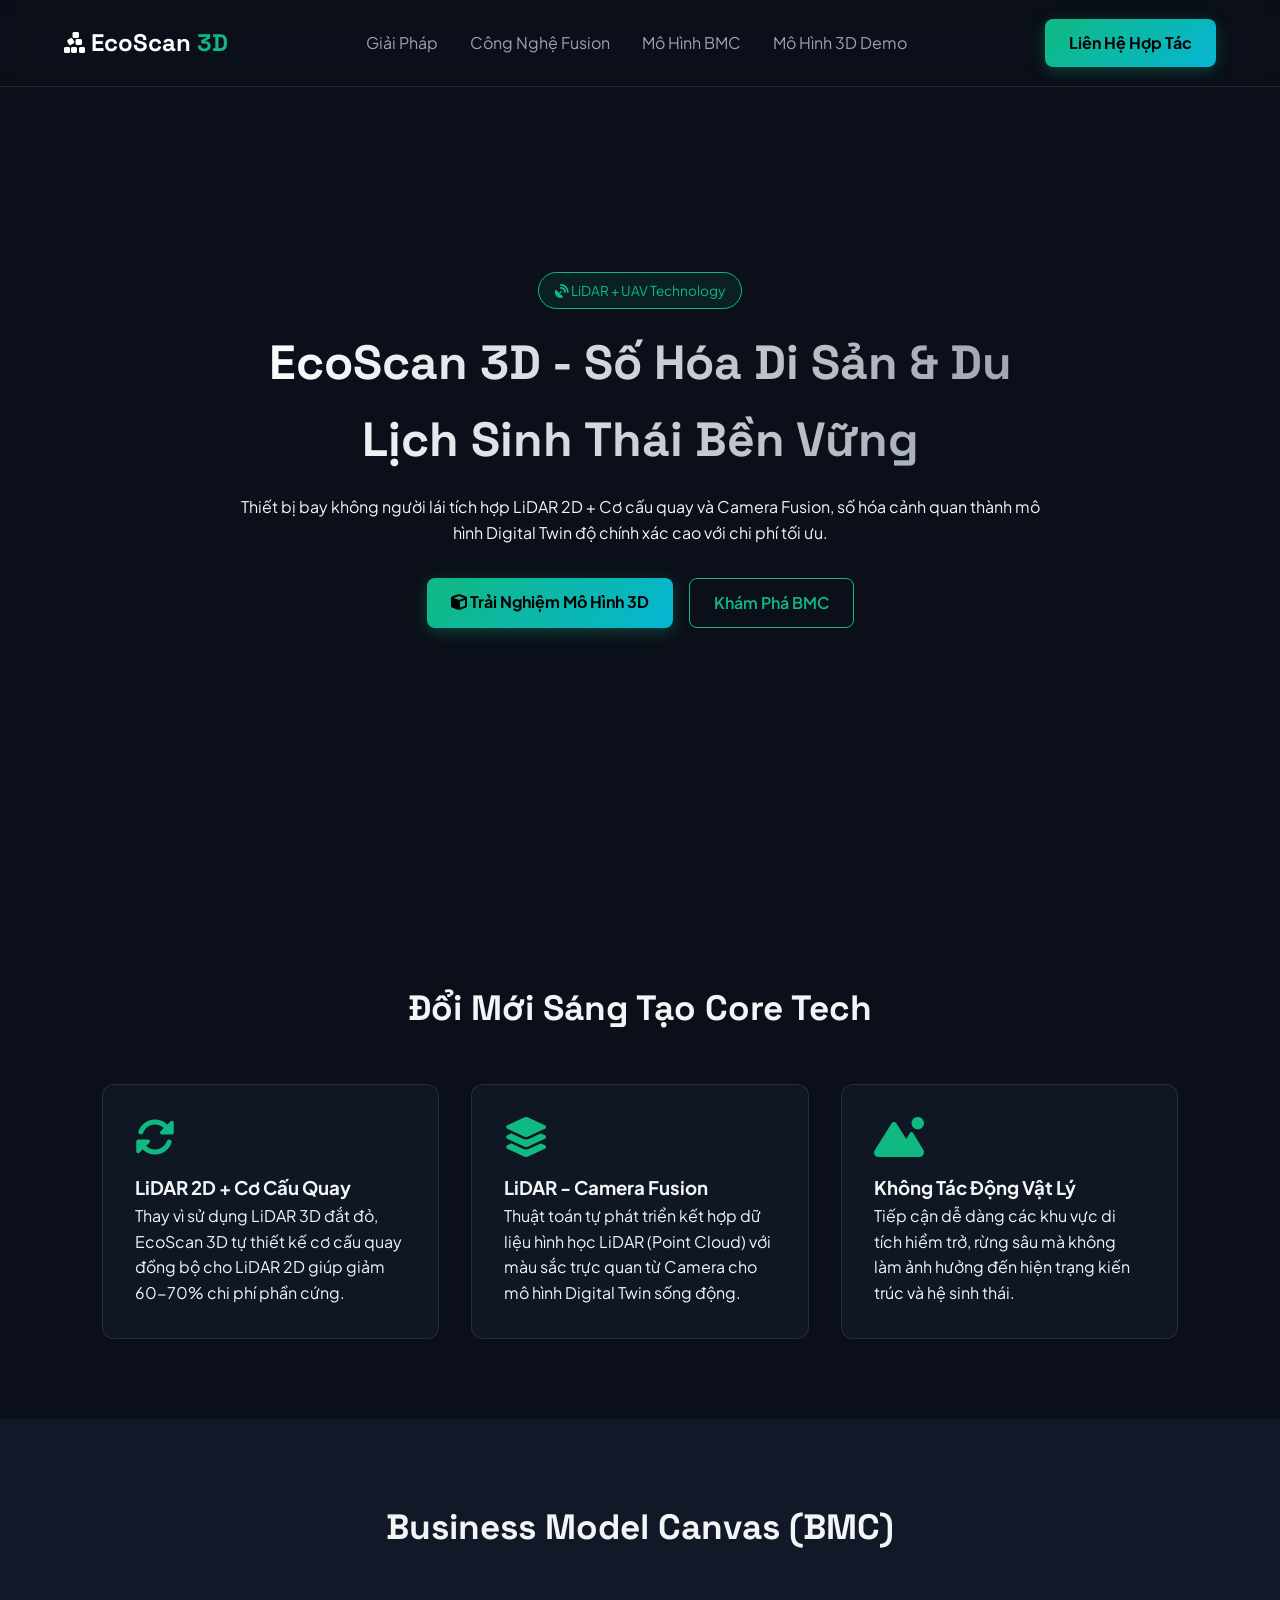
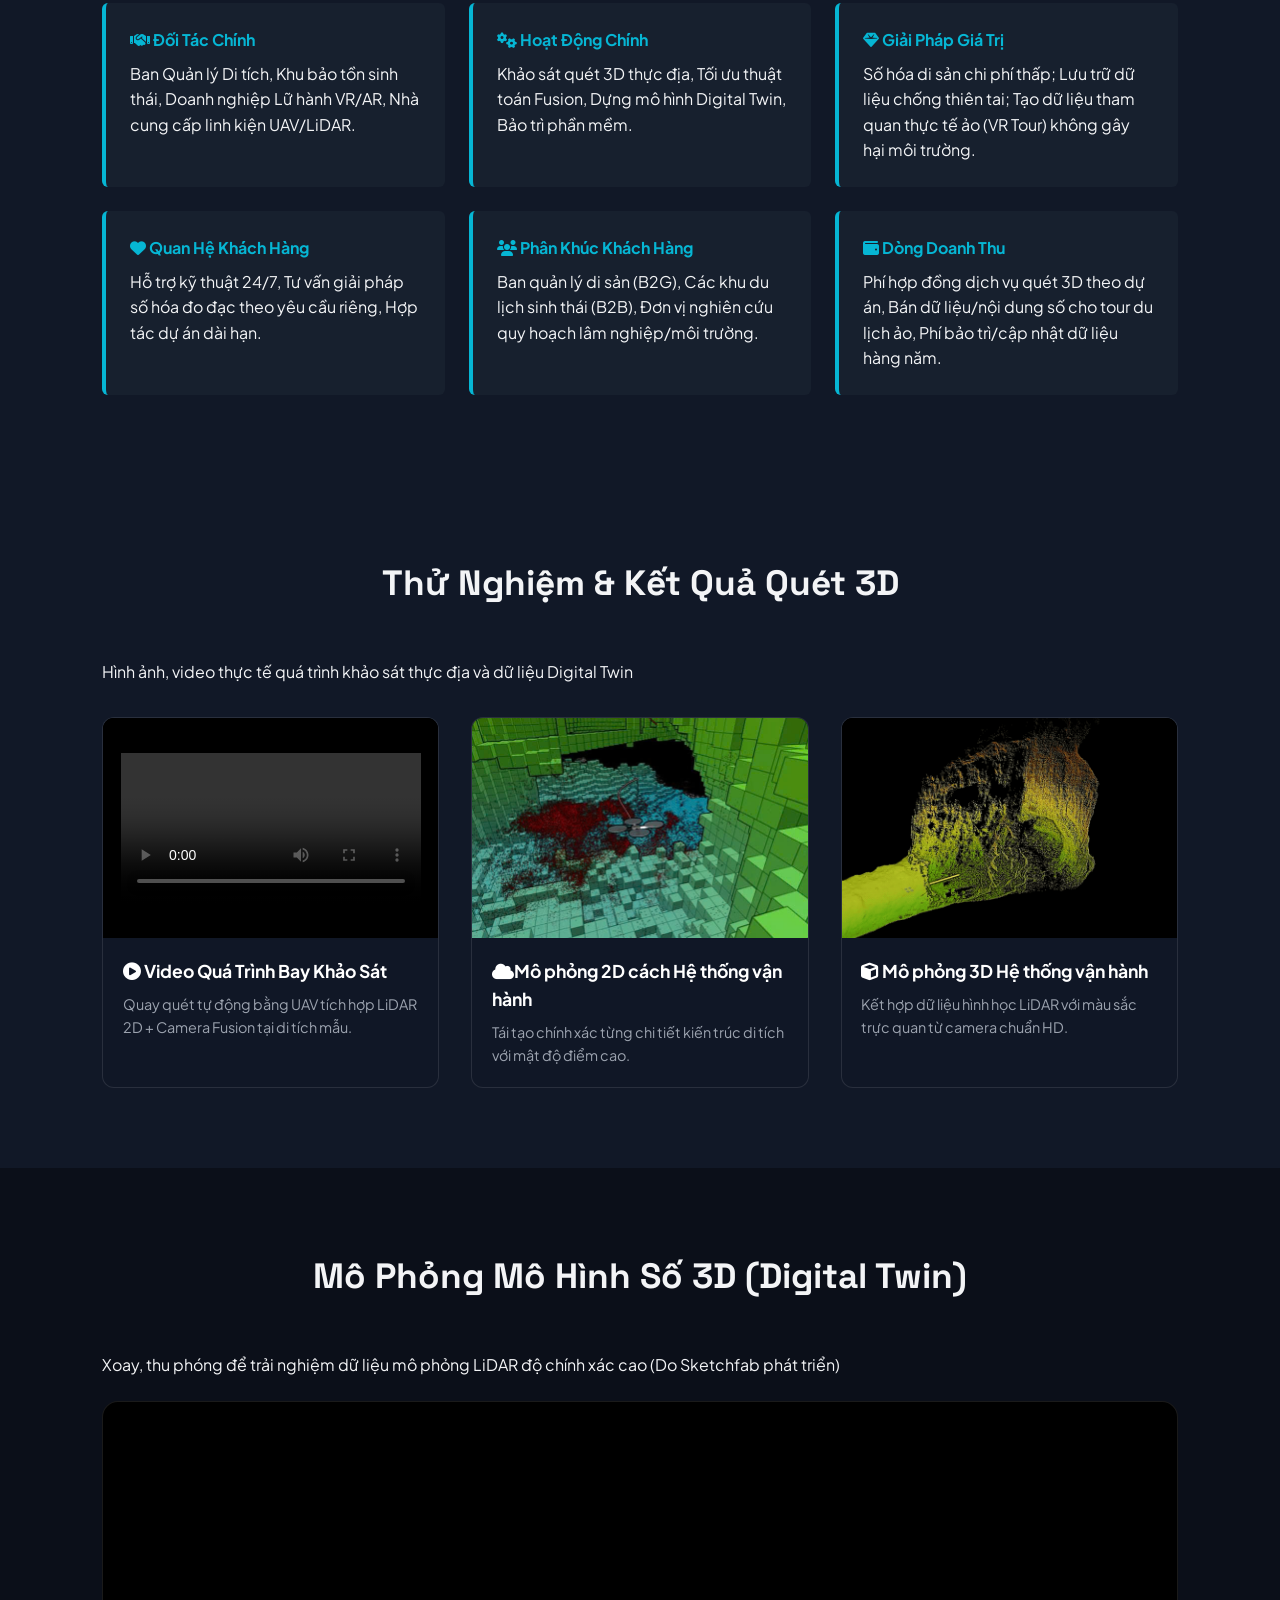
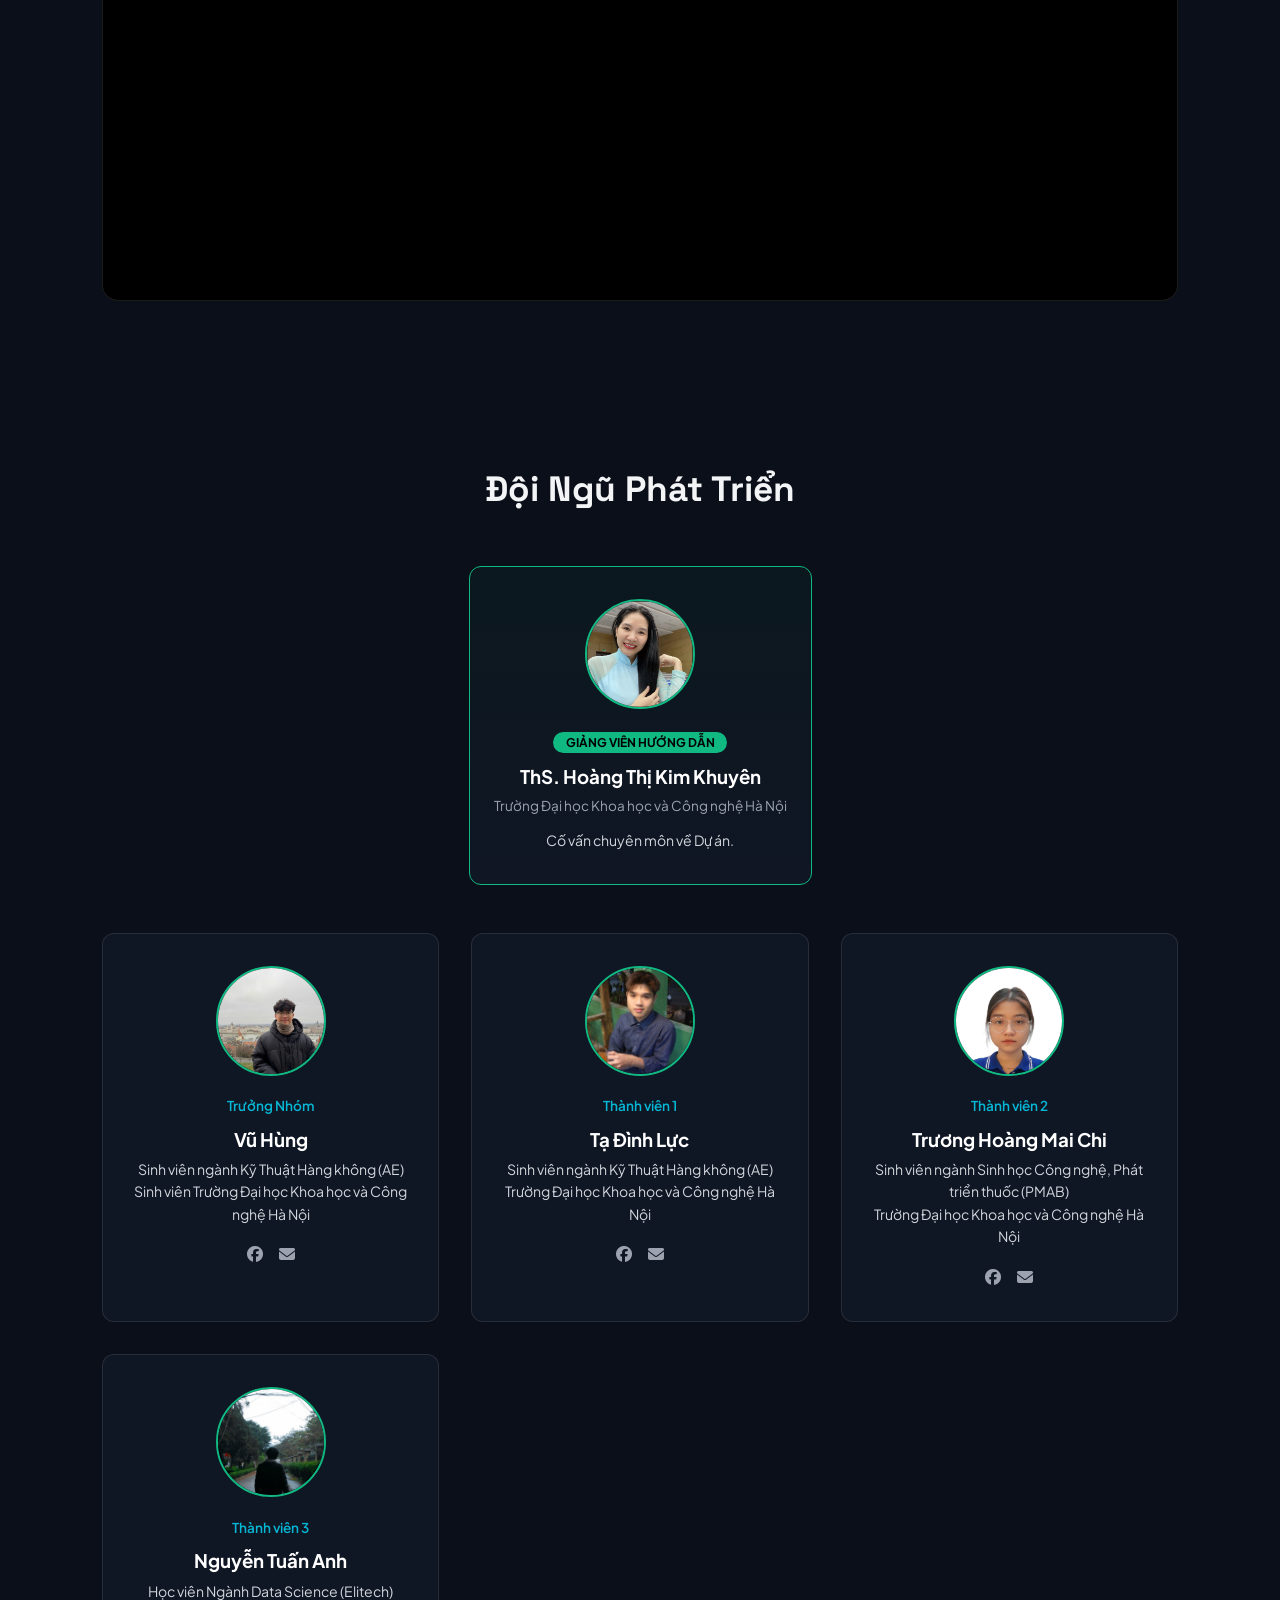
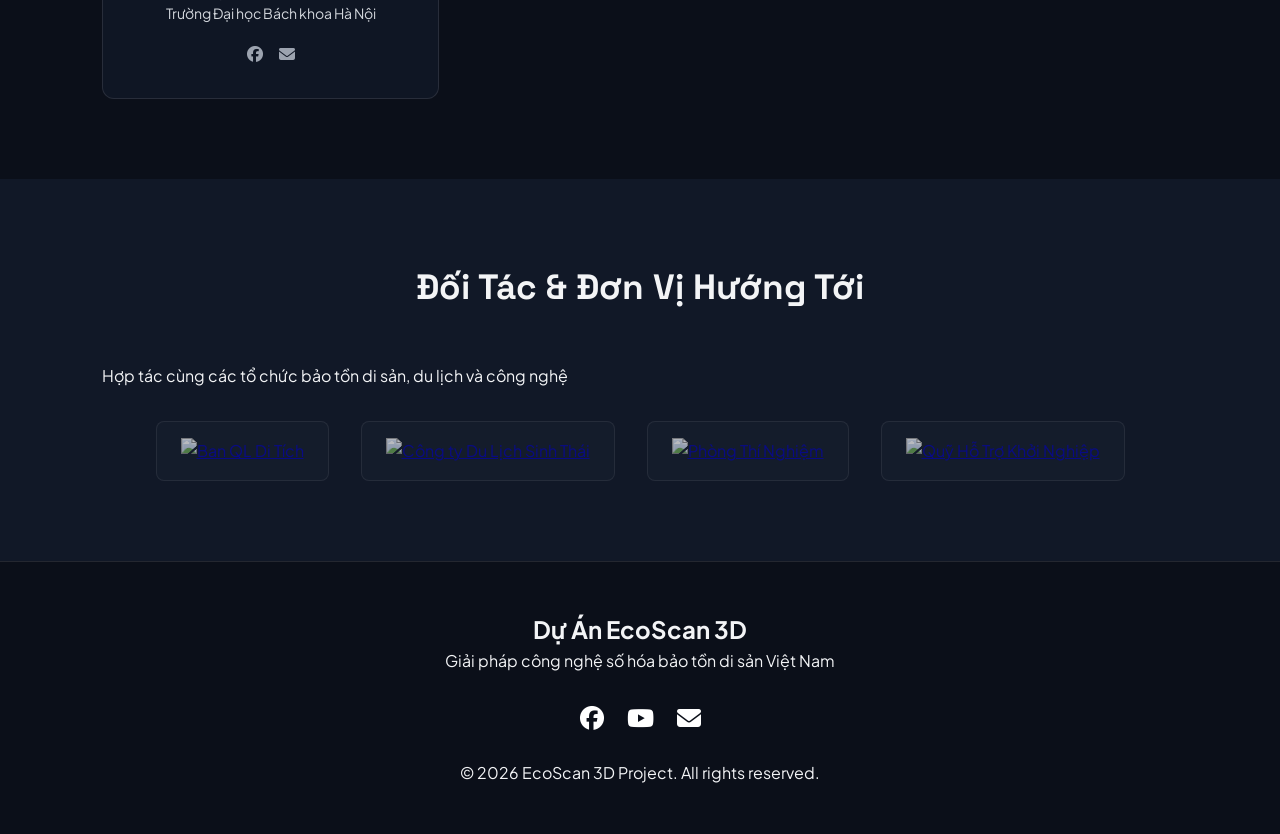
==== commit a40c96b0: "Add new team member Nguyễn Tuấn Anh and update section descriptions; enhance CSS for better spacing" ====
--- a/index.html
+++ b/index.html
@@ -153,7 +153,7 @@
   <!-- Section: 3D Model Interactive Viewer Demo -->
   <section id="viewer" class="section">
     <h2 class="section-title">Mô Phỏng Mô Hình Số 3D (Digital Twin)</h2>
-    <p class="section-desc">Xoay, thu phóng để trải nghiệm dữ liệu Point Cloud & Mesh độ chính xác cao</p>
+    <p class="section-desc">Xoay, thu phóng để trải nghiệm dữ liệu mô phỏng LiDAR độ chính xác cao (Do Sketchfab phát triển)</p>
 
     <div class="viewer-wrapper">
       <div class="sketchfab-embed-wrapper">
@@ -185,7 +185,7 @@
     <div class="team-grid">
       <div class="team-card">
         <div class="avatar-wrapper">
-          <img src="images\vu_hung.jpg" alt="Thành viên 1">
+          <img src="images\vu_hung.jpg" alt="Trưởng nhóm">
         </div>
         <span class="member-role">Trưởng Nhóm</span>
         <h3>Vũ Hùng</h3>
@@ -199,7 +199,7 @@
 
       <div class="team-card">
         <div class="avatar-wrapper">
-          <img src="images/dinh_luc.jpg" alt="Thành viên 2">
+          <img src="images/dinh_luc.jpg" alt="Thành viên 1">
         </div>
         <span class="member-role">Thành viên 1</span>
         <h3>Tạ Đình Lực</h3>
@@ -213,7 +213,7 @@
 
       <div class="team-card">
         <div class="avatar-wrapper">
-          <img src="images\mai_chi.jpg" alt="Thành viên 3">
+          <img src="images\mai_chi.jpg" alt="Thành viên 2">
         </div>
         <span class="member-role">Thành viên 2</span>
         <h3>Trương Hoàng Mai Chi</h3>
@@ -222,6 +222,20 @@
         <div class="member-socials">
           <a href="https://facebook.com" target="_blank"><i class="fa-brands fa-facebook"></i></a>
           <a href="mailto:chithm.2540039@usth.edu.vn"><i class="fa-solid fa-envelope"></i></a>
+        </div>
+      </div>
+
+      <div class="team-card">
+        <div class="avatar-wrapper">
+          <img src="images\tuan_anh.jpg" alt="Thành viên 3">
+        </div>
+        <span class="member-role">Thành viên 3</span>
+        <h3>Nguyễn Tuấn Anh</h3>
+        <p>Học viên Ngành Data Science (Elitech)</p>
+        <p>Trường Đại học Bách khoa Hà Nội</p>
+        <div class="member-socials">
+          <a href="https://www.facebook.com/anhnt02/" target="_blank"><i class="fa-brands fa-facebook"></i></a>
+          <a href="mailto:anhnt24072002@gmail.com"><i class="fa-solid fa-envelope"></i></a>
         </div>
       </div>
     </div>
--- a/style.css
+++ b/style.css
@@ -416,4 +416,8 @@
   width: 100%;
   height: 100%;
   border: 0;
+}
+
+.section-desc {
+  margin-bottom: 24px;
 }
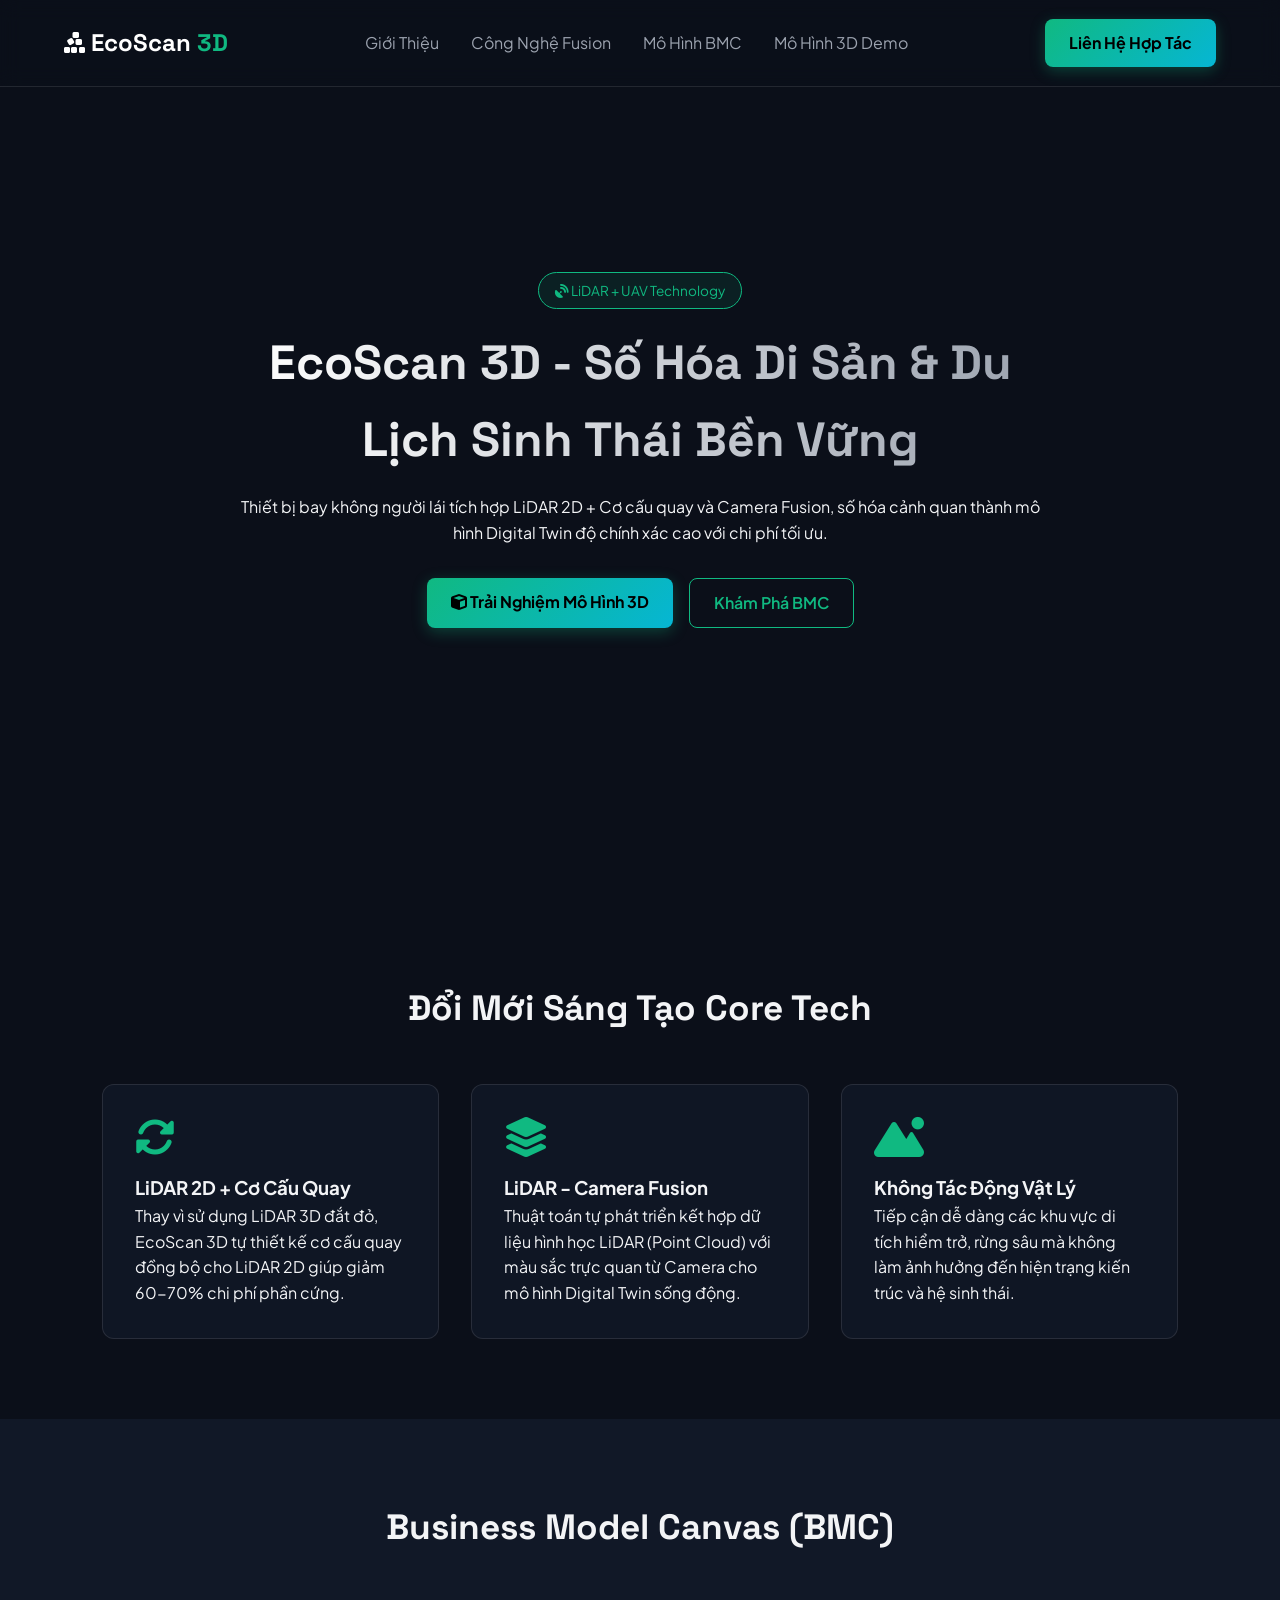
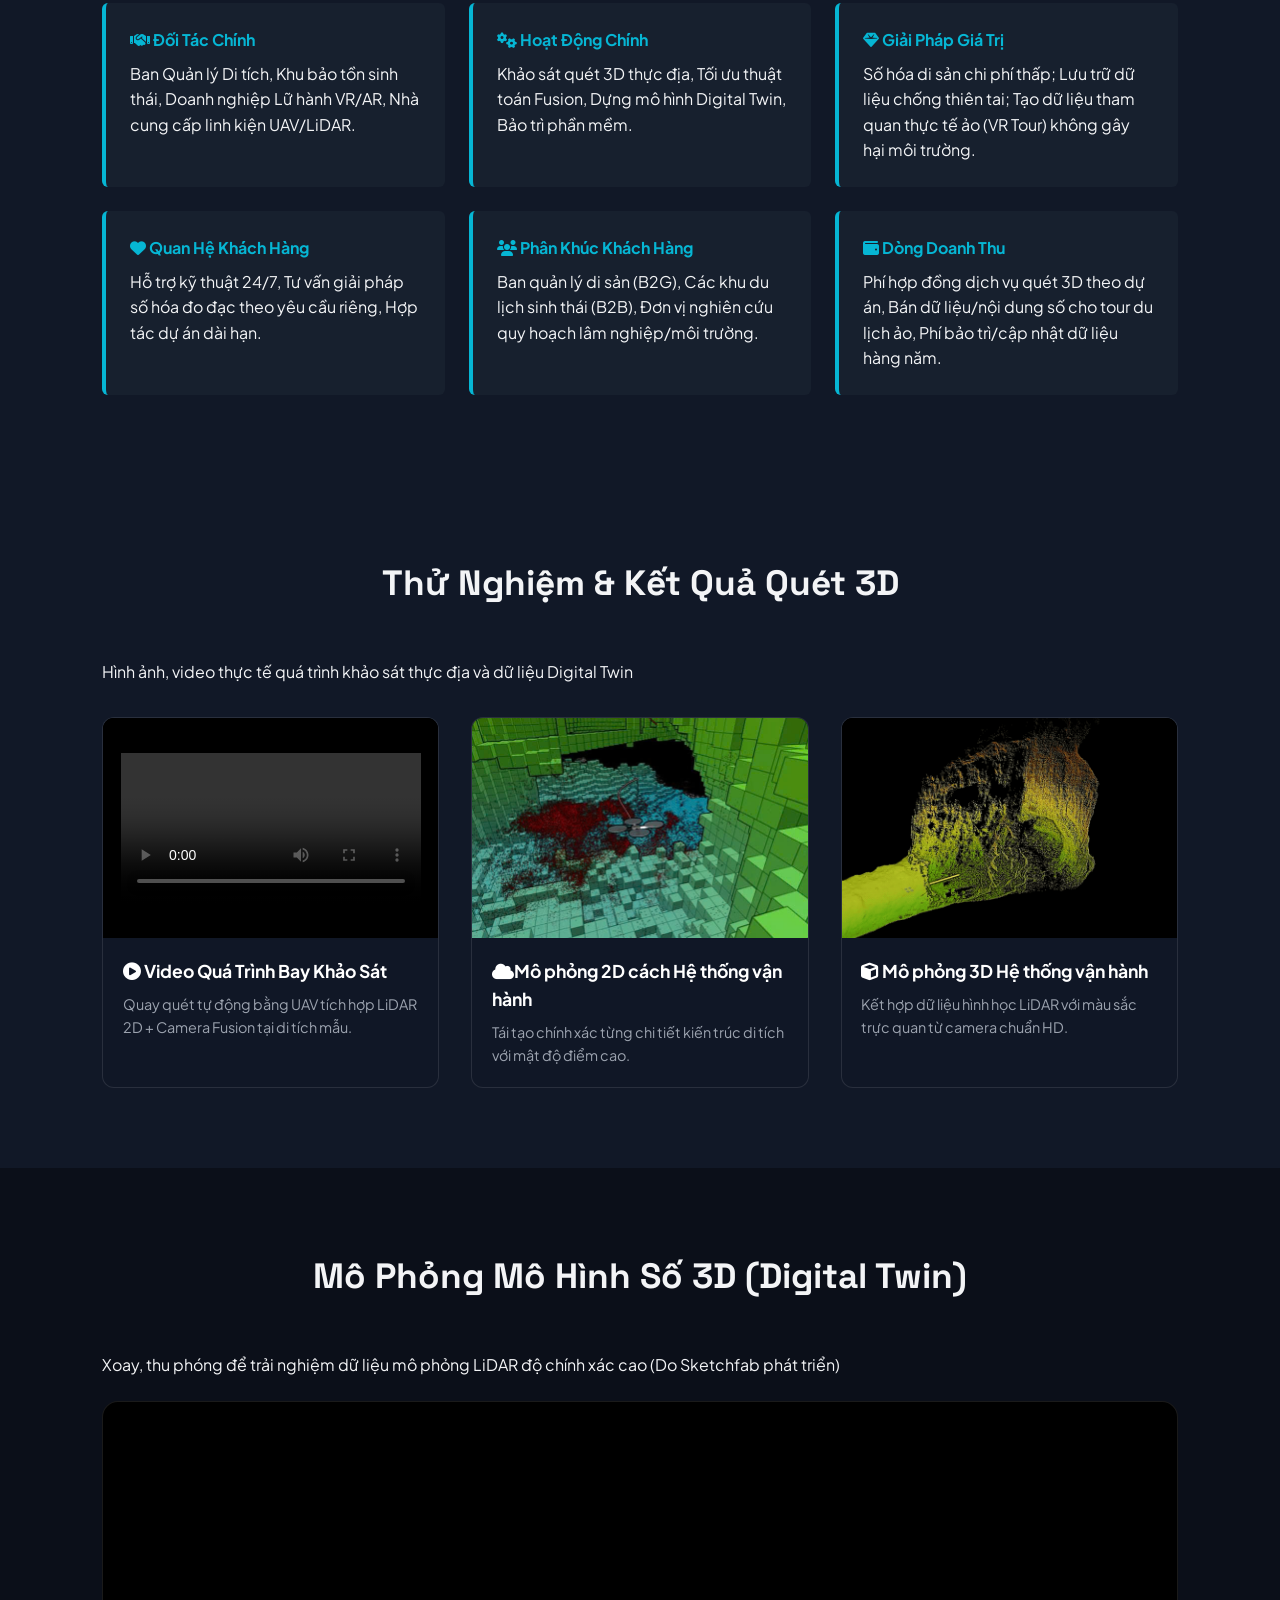
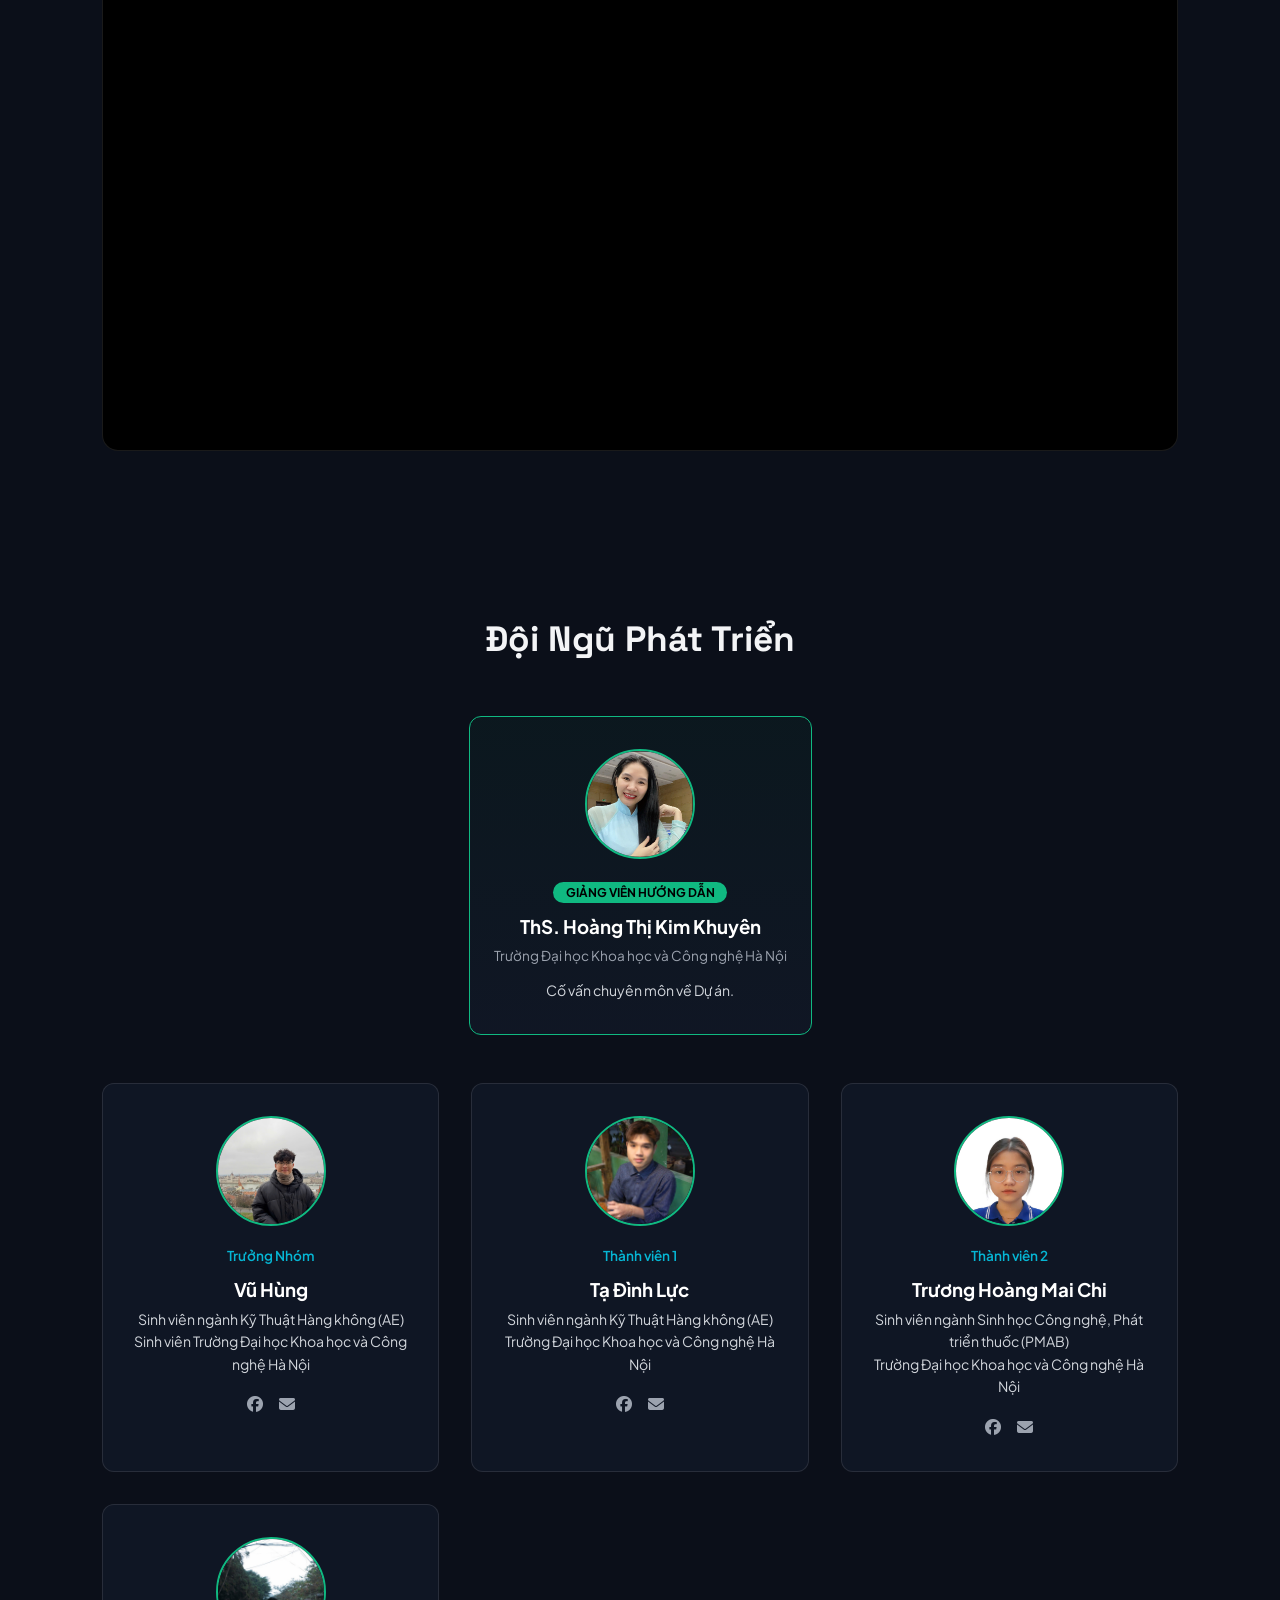
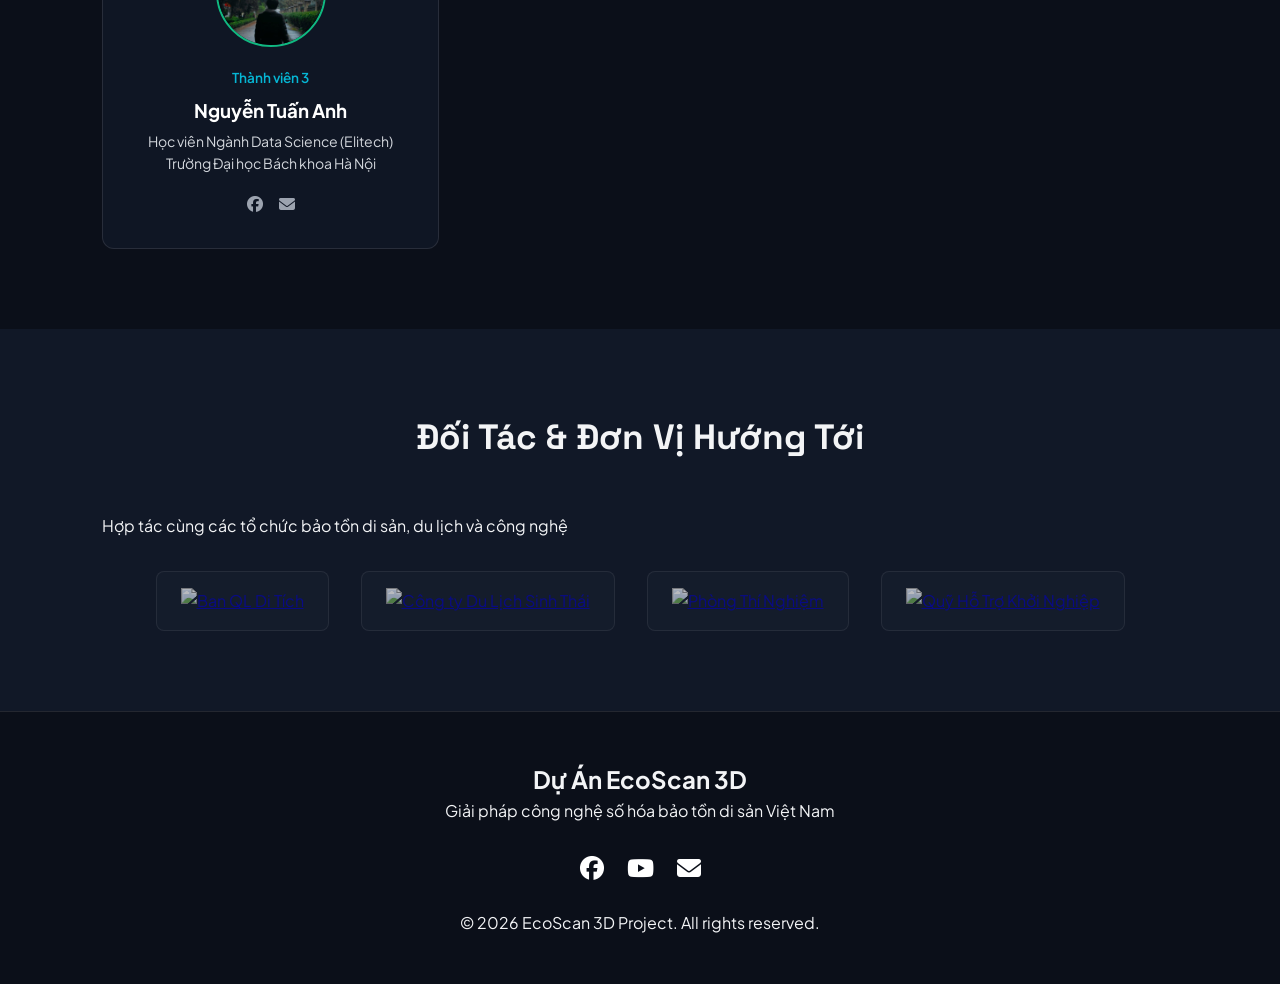
==== commit 0a4c0c32: "Update navigation link text and add ID to hero section for better accessibility" ====
--- a/index.html
+++ b/index.html
@@ -29,7 +29,7 @@
       <i class="fa-solid fa-cubes-stacked"></i> EcoScan <span>3D</span>
     </div>
     <ul class="nav-links">
-      <li><a href="#about">Giải Pháp</a></li>
+      <li><a href="#about">Giới Thiệu</a></li>
       <li><a href="#tech">Công Nghệ Fusion</a></li>
       <li><a href="#bmc">Mô Hình BMC</a></li>
       <li><a href="#viewer">Mô Hình 3D Demo</a></li>
@@ -38,7 +38,7 @@
   </nav>
 
   <!-- Hero Section với hiệu ứng 3D Canvas phía sau -->
-  <section class="hero">
+  <section id="about" class="hero">
     <div id="hero-canvas-container"></div>
     <div class="hero-content">
       <div class="badge"><i class="fa-solid fa-satellite-dish"></i> LiDAR + UAV Technology</div>
--- a/style.css
+++ b/style.css
@@ -194,15 +194,31 @@
   margin-bottom: 0.5rem;
 }
 
-/* 3D Demo Viewer */
+/* 3D Demo Viewer - Cập nhật cho Sketchfab Embed */
 .viewer-wrapper {
   position: relative;
   width: 100%;
-  height: 500px;
+  height: 650px; /* Bạn có thể tăng số này lên 700px, 750px... nếu muốn cao nữa */
   background: #000;
   border-radius: 16px;
   overflow: hidden;
   border: 1px solid var(--border-color);
+}
+
+/* Thêm đoạn này để iframe tự động tràn hết khung .viewer-wrapper */
+.sketchfab-embed-wrapper,
+.sketchfab-embed-wrapper iframe {
+  width: 100%;
+  height: 100%;
+  border: 0;
+  display: block;
+}
+
+/* Tùy chỉnh riêng cho điện thoại để không chiếm hết màn hình */
+@media (max-width: 768px) {
+  .viewer-wrapper {
+    height: 450px;
+  }
 }
 
 #demo-3d-canvas {
@@ -402,22 +418,6 @@
   filter: grayscale(0%);
 }
 
-.sketchfab-embed-wrapper {
-  width: 100%;
-  aspect-ratio: 1;
-  overflow: hidden;
-  border-radius: 8px;
-}
-
-.sketchfab-embed-wrapper iframe {
-  position: absolute;
-  top: 0;
-  left: 0;
-  width: 100%;
-  height: 100%;
-  border: 0;
-}
-
 .section-desc {
   margin-bottom: 24px;
 }
